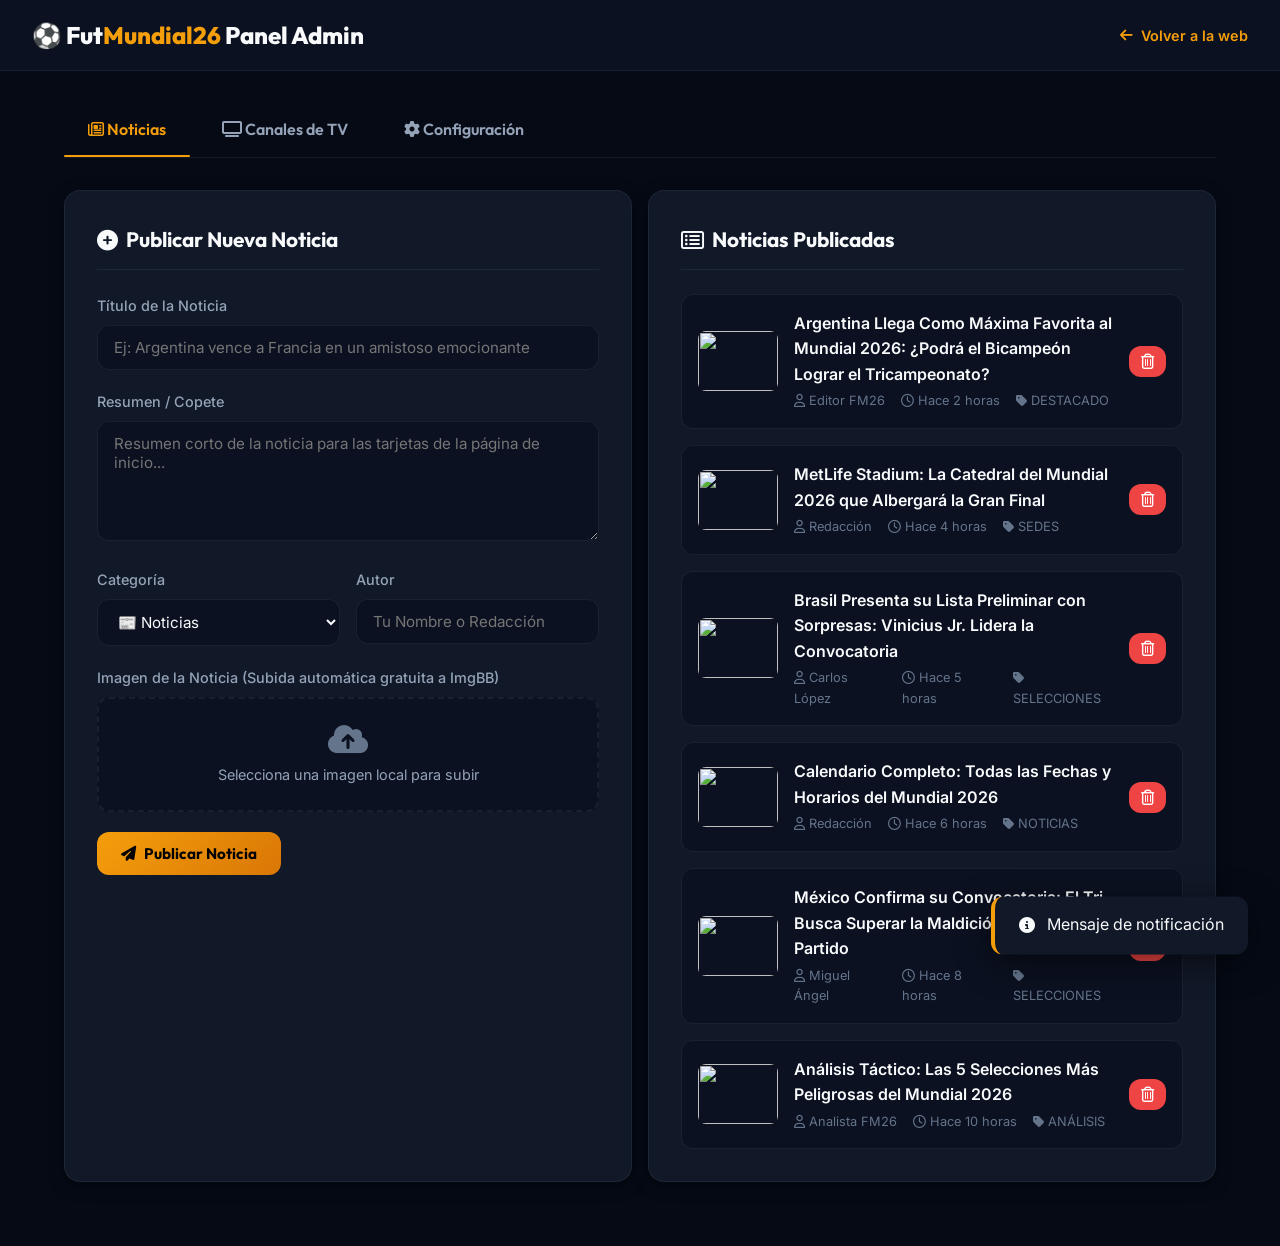
==== admin.html @ 5cb642fe "feat: web en vivo y automatizada del Mundial 2026" ====
<!DOCTYPE html>
<html lang="es">
<head>
  <meta charset="UTF-8">
  <meta name="viewport" content="width=device-width, initial-scale=1.0">
  <title>FutMundial26 — Panel de Administración</title>
  <link rel="preconnect" href="https://fonts.googleapis.com">
  <link rel="preconnect" href="https://fonts.gstatic.com" crossorigin>
  <link href="https://fonts.googleapis.com/css2?family=Inter:wght@300;400;500;600;700;800;900&family=Outfit:wght@400;500;600;700;800;900&display=swap" rel="stylesheet">
  <link rel="stylesheet" href="https://cdnjs.cloudflare.com/ajax/libs/font-awesome/6.5.1/css/all.min.css">
  <link rel="stylesheet" href="styles.css">
  <style>
    :root {
      --bg-primary: #050a15;
      --bg-secondary: #0b1120;
      --bg-card: #111827;
      --bg-card-hover: #1a2332;
      --gold: #f59e0b;
      --gold-light: #fbbf24;
      --gold-dark: #d97706;
      --green: #10b981;
      --red: #ef4444;
      --blue: #3b82f6;
      --text-primary: #f8fafc;
      --text-secondary: #94a3b8;
      --text-muted: #64748b;
      --border-color: rgba(148, 163, 184, 0.1);
      --border-glow: rgba(245, 158, 11, 0.3);
      --radius-sm: 0.5rem;
      --radius-md: 0.75rem;
      --radius-lg: 1rem;
      --shadow-md: 0 4px 16px rgba(0,0,0,0.4);
    }

    body {
      background: var(--bg-primary);
      color: var(--text-primary);
      min-height: 100vh;
    }

    .admin-header {
      background: var(--bg-secondary);
      border-bottom: 1px solid var(--border-color);
      padding: 1rem 2rem;
      display: flex;
      justify-content: space-between;
      align-items: center;
    }
    .admin-header h1 {
      font-family: 'Outfit', sans-serif;
      font-size: 1.5rem;
      font-weight: 800;
    }
    .admin-header h1 span { color: var(--gold); }
    .admin-header .back-link {
      color: var(--gold);
      text-decoration: none;
      font-size: 0.9rem;
      display: flex;
      align-items: center;
      gap: 0.5rem;
      font-weight: 600;
      transition: color 0.2s;
    }
    .admin-header .back-link:hover {
      color: var(--gold-light);
    }

    .admin-container {
      max-width: 1200px;
      margin: 2rem auto;
      padding: 0 1.5rem;
    }

    .admin-tabs {
      display: flex;
      gap: 0.5rem;
      border-bottom: 1px solid var(--border-color);
      margin-bottom: 2rem;
      overflow-x: auto;
      padding-bottom: 2px;
    }
    .admin-tab {
      background: none;
      border: none;
      color: var(--text-secondary);
      padding: 1rem 1.5rem;
      font-family: 'Outfit', sans-serif;
      font-weight: 600;
      font-size: 1rem;
      cursor: pointer;
      position: relative;
      white-space: nowrap;
      transition: color 0.2s;
    }
    .admin-tab:hover {
      color: var(--text-primary);
    }
    .admin-tab.active {
      color: var(--gold);
    }
    .admin-tab.active::after {
      content: '';
      position: absolute;
      bottom: -2px;
      left: 0;
      right: 0;
      height: 2px;
      background: var(--gold);
      border-radius: var(--radius-full);
    }

    .admin-content {
      display: none;
    }
    .admin-content.active {
      display: block;
    }

    .admin-card {
      background: var(--bg-card);
      border: 1px solid var(--border-color);
      border-radius: var(--radius-lg);
      padding: 2rem;
      margin-bottom: 2rem;
      box-shadow: var(--shadow-md);
    }

    .admin-card h2 {
      font-family: 'Outfit', sans-serif;
      font-size: 1.3rem;
      margin-bottom: 1.5rem;
      display: flex;
      align-items: center;
      gap: 0.5rem;
      border-bottom: 1px solid var(--border-color);
      padding-bottom: 0.75rem;
    }

    .form-group {
      margin-bottom: 1.25rem;
    }
    .form-group label {
      display: block;
      margin-bottom: 0.5rem;
      font-weight: 500;
      font-size: 0.9rem;
      color: var(--text-secondary);
    }
    .form-control {
      width: 100%;
      background: var(--bg-secondary);
      border: 1px solid var(--border-color);
      border-radius: var(--radius-md);
      padding: 0.75rem 1rem;
      color: var(--text-primary);
      font-family: inherit;
      font-size: 0.95rem;
      transition: all 0.2s;
    }
    .form-control:focus {
      outline: none;
      border-color: var(--gold);
      box-shadow: 0 0 0 2px rgba(245, 158, 11, 0.2);
    }
    textarea.form-control {
      min-height: 120px;
      resize: vertical;
    }

    .form-row {
      display: grid;
      grid-template-columns: 1fr 1fr;
      gap: 1rem;
    }

    .image-upload-wrapper {
      border: 2px dashed var(--border-color);
      border-radius: var(--radius-md);
      padding: 1.5rem;
      text-align: center;
      cursor: pointer;
      position: relative;
      transition: all 0.2s;
      background: var(--bg-secondary);
    }
    .image-upload-wrapper:hover {
      border-color: var(--gold);
      background: rgba(245, 158, 11, 0.03);
    }
    .image-upload-wrapper input[type="file"] {
      position: absolute;
      top: 0;
      left: 0;
      width: 100%;
      height: 100%;
      opacity: 0;
      cursor: pointer;
    }
    .image-upload-wrapper .upload-icon {
      font-size: 2rem;
      color: var(--text-muted);
      margin-bottom: 0.5rem;
    }
    .image-upload-wrapper .upload-text {
      font-size: 0.9rem;
      color: var(--text-secondary);
    }
    .image-preview {
      max-width: 100%;
      max-height: 200px;
      object-fit: cover;
      border-radius: var(--radius-sm);
      margin-top: 1rem;
      display: none;
    }

    .btn-admin {
      background: var(--gradient-gold);
      color: #000;
      font-weight: 700;
      font-family: 'Outfit', sans-serif;
      padding: 0.75rem 1.5rem;
      border-radius: var(--radius-md);
      cursor: pointer;
      display: inline-flex;
      align-items: center;
      gap: 0.5rem;
      transition: all 0.2s;
      font-size: 0.95rem;
      border: none;
    }
    .btn-admin:hover {
      transform: translateY(-1px);
      box-shadow: var(--shadow-glow);
    }
    .btn-admin:disabled {
      background: var(--text-muted);
      cursor: not-allowed;
      transform: none;
      box-shadow: none;
      color: var(--text-secondary);
    }
    .btn-danger {
      background: var(--red);
      color: white;
    }
    .btn-secondary {
      background: var(--bg-secondary);
      border: 1px solid var(--border-color);
      color: var(--text-primary);
    }
    .btn-secondary:hover {
      background: var(--bg-card-hover);
    }

    .items-list {
      display: flex;
      flex-direction: column;
      gap: 1rem;
    }
    .list-item {
      display: flex;
      align-items: center;
      gap: 1rem;
      background: var(--bg-secondary);
      border: 1px solid var(--border-color);
      border-radius: var(--radius-md);
      padding: 1rem;
      transition: all 0.2s;
    }
    .list-item:hover {
      border-color: var(--border-glow);
    }
    .list-item img {
      width: 80px;
      height: 60px;
      object-fit: cover;
      border-radius: var(--radius-sm);
    }
    .list-item-info {
      flex: 1;
    }
    .list-item-title {
      font-weight: 600;
      margin-bottom: 0.25rem;
    }
    .list-item-meta {
      font-size: 0.8rem;
      color: var(--text-muted);
      display: flex;
      gap: 1rem;
    }
    .list-item-actions {
      display: flex;
      gap: 0.5rem;
    }

    .channels-table {
      width: 100%;
      border-collapse: collapse;
      margin-top: 1rem;
    }
    .channels-table th {
      text-align: left;
      padding: 0.75rem 1rem;
      color: var(--text-muted);
      font-size: 0.8rem;
      text-transform: uppercase;
      border-bottom: 1px solid var(--border-color);
    }
    .channels-table td {
      padding: 0.75rem 1rem;
      font-size: 0.9rem;
      border-bottom: 1px solid var(--border-color);
    }
    .channels-table tr:hover td {
      background: rgba(255,255,255,0.02);
    }

    .badge-type {
      padding: 2px 8px;
      border-radius: 4px;
      font-size: 0.75rem;
      font-weight: bold;
      text-transform: uppercase;
    }
    .badge-type.hls { background: rgba(59, 130, 246, 0.2); color: var(--blue-light); }
    .badge-type.iframe { background: rgba(245, 158, 11, 0.2); color: var(--gold-light); }

    .toast {
      position: fixed;
      bottom: 2rem;
      right: 2rem;
      background: var(--bg-card);
      border-left: 4px solid var(--gold);
      padding: 1rem 1.5rem;
      border-radius: var(--radius-md);
      box-shadow: var(--shadow-lg);
      display: flex;
      align-items: center;
      gap: 0.75rem;
      transform: translateY(150%);
      transition: transform 0.3s cubic-bezier(0.175, 0.885, 0.32, 1.275);
      z-index: 1000;
    }
    .toast.show {
      transform: translateY(0);
    }
    .toast.success { border-left-color: var(--green); }
    .toast.error { border-left-color: var(--red); }

    @media (max-width: 768px) {
      .form-row {
        grid-template-columns: 1fr;
      }
      .list-item {
        flex-direction: column;
        align-items: flex-start;
      }
      .list-item img {
        width: 100%;
        height: 150px;
      }
      .list-item-actions {
        width: 100%;
        justify-content: flex-end;
        margin-top: 1rem;
      }
    }
  </style>
</head>
<body>

  <!-- ADMIN HEADER -->
  <header class="admin-header">
    <h1>⚽ Fut<span>Mundial26</span> Panel Admin</h1>
    <a href="index.html" class="back-link"><i class="fas fa-arrow-left"></i> Volver a la web</a>
  </header>

  <main class="admin-container">
    <!-- TABS -->
    <nav class="admin-tabs">
      <button class="admin-tab active" onclick="switchTab('noticias')"><i class="far fa-newspaper"></i> Noticias</button>
      <button class="admin-tab" onclick="switchTab('canales')"><i class="fas fa-tv"></i> Canales de TV</button>
      <button class="admin-tab" onclick="switchTab('config')"><i class="fas fa-cog"></i> Configuración</button>
    </nav>

    <!-- NOTICIAS TAB -->
    <section id="tab-noticias" class="admin-content active">
      <div class="form-row">
        <!-- Add News Form -->
        <div class="admin-card">
          <h2><i class="fas fa-plus-circle"></i> Publicar Nueva Noticia</h2>
          <form id="news-form">
            <div class="form-group">
              <label for="news-title">Título de la Noticia</label>
              <input type="text" id="news-title" class="form-control" required placeholder="Ej: Argentina vence a Francia en un amistoso emocionante">
            </div>

            <div class="form-group">
              <label for="news-excerpt">Resumen / Copete</label>
              <textarea id="news-excerpt" class="form-control" required placeholder="Resumen corto de la noticia para las tarjetas de la página de inicio..."></textarea>
            </div>

            <div class="form-row">
              <div class="form-group">
                <label for="news-category">Categoría</label>
                <select id="news-category" class="form-control" required>
                  <option value="noticias">📰 Noticias</option>
                  <option value="selecciones">🏳️ Selecciones</option>
                  <option value="sedes">🏟️ Sedes</option>
                  <option value="analisis">📊 Análisis</option>
                  <option value="fichajes">💰 Fichajes</option>
                </select>
              </div>
              <div class="form-group">
                <label for="news-author">Autor</label>
                <input type="text" id="news-author" class="form-control" required placeholder="Tu Nombre o Redacción">
              </div>
            </div>

            <div class="form-group">
              <label>Imagen de la Noticia (Subida automática gratuita a ImgBB)</label>
              <div class="image-upload-wrapper">
                <i class="fas fa-cloud-upload-alt upload-icon"></i>
                <div class="upload-text">Selecciona una imagen local para subir</div>
                <input type="file" id="news-image-file" accept="image/*">
              </div>
              <div id="upload-status" style="margin-top: 0.5rem; font-size: 0.85rem; display: none;"></div>
              <img id="image-preview" class="image-preview" src="" alt="Vista previa">
              <input type="hidden" id="news-image-url">
            </div>

            <button type="submit" id="news-submit-btn" class="btn-admin"><i class="fas fa-paper-plane"></i> Publicar Noticia</button>
          </form>
        </div>

        <!-- List of News -->
        <div class="admin-card">
          <h2><i class="far fa-list-alt"></i> Noticias Publicadas</h2>
          <div id="admin-news-list" class="items-list">
            <!-- Dynamic list of news -->
          </div>
        </div>
      </div>
    </section>

    <!-- CANALES TV TAB -->
    <section id="tab-canales" class="admin-content">
      <div class="admin-card">
        <h2><i class="fas fa-tv"></i> Gestionar Canales de TV (Mundial & Deportes)</h2>
        <p style="color: var(--text-secondary); margin-bottom: 1.5rem; font-size: 0.9rem;">
          Puedes agregar, editar o desactivar canales que se reproducen en la sección <b>En Vivo</b>. Los canales configurados aquí se cargarán automáticamente en la web.
        </p>

        <!-- Edit Form (Inline/Hidden at start) -->
        <div id="channel-form-container" style="background: var(--bg-secondary); padding: 1.5rem; border-radius: var(--radius-md); border: 1px solid var(--border-color); margin-bottom: 2rem;">
          <h3 id="channel-form-title" style="margin-bottom: 1rem; font-size: 1.1rem; color: var(--gold);"><i class="fas fa-plus"></i> Agregar / Editar Canal</h3>
          <form id="channel-form">
            <input type="hidden" id="channel-index" value="-1">
            <div class="form-row">
              <div class="form-group">
                <label for="ch-name">Nombre del Canal</label>
                <input type="text" id="ch-name" class="form-control" required placeholder="Ej: ESPN Premium">
              </div>
              <div class="form-group">
                <label for="ch-flag">Bandera / País (Texto o Emoji)</label>
                <input type="text" id="ch-flag" class="form-control" required placeholder="Ej: ARG, 🇲🇽, 🇪🇸">
              </div>
            </div>
            <div class="form-row">
              <div class="form-group">
                <label for="ch-url">URL del Stream (m3u8 o iframe de GoPelotero)</label>
                <input type="text" id="ch-url" class="form-control" required placeholder="Ej: https://canalesdeportivos.net/espnhd.php">
              </div>
              <div class="form-group">
                <label for="ch-type">Tipo de Stream</label>
                <select id="ch-type" class="form-control" required>
                  <option value="iframe">Iframe Embed (Recomendado para GoPelotero)</option>
                  <option value="hls">HLS / M3U8 Directo (.m3u8)</option>
                </select>
              </div>
            </div>
            <div style="display: flex; gap: 0.5rem;">
              <button type="submit" class="btn-admin"><i class="fas fa-save"></i> Guardar Canal</button>
              <button type="button" onclick="resetChannelForm()" class="btn-admin btn-secondary">Cancelar</button>
            </div>
          </form>
        </div>

        <!-- Toolbar -->
        <div style="display: flex; justify-content: space-between; align-items: center; margin-bottom: 1rem; gap: 1rem; flex-wrap: wrap;">
          <button onclick="resetChannelsToDefault()" class="btn-admin btn-secondary" style="border-color: var(--gold-dark); color: var(--gold);"><i class="fas fa-sync-alt"></i> Resetear a Canales de GoPelotero por Defecto</button>
          <div style="font-size: 0.9rem; color: var(--text-muted);"><span id="channel-count">0</span> canales configurados</div>
        </div>

        <!-- Table of channels -->
        <div style="overflow-x: auto;">
          <table class="channels-table">
            <thead>
              <tr>
                <th>País</th>
                <th>Nombre del Canal</th>
                <th>Tipo</th>
                <th>URL del Transmisor</th>
                <th>Acciones</th>
              </tr>
            </thead>
            <tbody id="channels-table-body">
              <!-- Dynamic list of channels -->
            </tbody>
          </table>
        </div>
      </div>
    </section>

    <!-- CONFIG TAB -->
    <section id="tab-config" class="admin-content">
      <div class="admin-card" style="max-width: 600px;">
        <h2><i class="fas fa-cog"></i> Configuración del Sistema</h2>
        <form id="config-form">
          <div class="form-group">
            <label for="imgbb-api-key">API Key de ImgBB (Subida de fotos)</label>
            <input type="text" id="imgbb-api-key" class="form-control" placeholder="c74378f8cbcf00d8cb787e9cf271df5d">
            <p style="color: var(--text-muted); font-size: 0.75rem; margin-top: 0.4rem;">
              Por defecto se utiliza una clave pública gratuita. Si deseas usar tu propia cuenta gratuita de ImgBB para almacenar tus fotos indefinidamente, regístrate en <a href="https://api.imgbb.com/" target="_blank" style="color: var(--gold); text-decoration: underline;">api.imgbb.com</a>, obtén tu Key e ingrésala aquí.
            </p>
          </div>
          <button type="submit" class="btn-admin"><i class="fas fa-save"></i> Guardar Configuración</button>
        </form>
      </div>
    </section>
  </main>

  <!-- TOAST NOTIFICATION -->
  <div id="toast" class="toast">
    <i id="toast-icon" class="fas fa-info-circle"></i>
    <span id="toast-message">Mensaje de notificación</span>
  </div>

  <!-- SCRIPT -->
  <script>
    // ImgBB API key fallback
    const DEFAULT_IMGBB_KEY = 'c74378f8cbcf00d8cb787e9cf271df5d';

    // Default channels from GoPelotero and others
    const DEFAULT_CHANNELS = [
      { name: "Directv Sports (DSports)", flag: "🇦🇷 ARG", url: "https://canalesdeportivos.net/directvsports.php", type: "iframe" },
      { name: "DSports 2", flag: "🇦🇷 ARG", url: "https://canalesdeportivos.net/dsports2.php", type: "iframe" },
      { name: "DSports Plus", flag: "🇦🇷 ARG", url: "https://canalesdeportivos.net/directvplushd.php", type: "iframe" },
      { name: "ESPN HD", flag: "🇺🇸 USA", url: "https://canalesdeportivos.net/espnhd.php", type: "iframe" },
      { name: "ESPN 2", flag: "🇺🇸 USA", url: "https://canalesdeportivos.net/espn2hd.php", type: "iframe" },
      { name: "ESPN 3", flag: "🇺🇸 USA", url: "https://canalesdeportivos.net/espn3hd.php", type: "iframe" },
      { name: "ESPN 4", flag: "🇺🇸 USA", url: "https://canalesdeportivos.net/espn4.php", type: "iframe" },
      { name: "ESPN Premium", flag: "🇦🇷 ARG", url: "https://canalesdeportivos.net/espnpremium.php", type: "iframe" },
      { name: "Fox Sports HD", flag: "🇦🇷 ARG", url: "https://canalesdeportivos.net/foxsportshd.php", type: "iframe" },
      { name: "Fox Sports 2", flag: "🇦🇷 ARG", url: "https://canalesdeportivos.net/foxsports2.php", type: "iframe" },
      { name: "Fox Sports 3", flag: "🇦🇷 ARG", url: "https://canalesdeportivos.net/foxsports3.php", type: "iframe" },
      { name: "GolPerú", flag: "🇵🇪 PER", url: "https://canalesdeportivos.net/golperu.php", type: "iframe" },
      { name: "GolTV", flag: "🇺🇾 URU", url: "https://canalesdeportivos.net/goltv.php", type: "iframe" },
      { name: "Movistar Deportes", flag: "🇵🇪 PER", url: "https://canalesdeportivos.net/movistardeportes.php", type: "iframe" },
      { name: "TyC Sports", flag: "🇦🇷 ARG", url: "https://canalesdeportivos.net/tycsports.php", type: "iframe" },
      { name: "Chilevisión", flag: "🇨🇱 CHI", url: "https://canalesdeportivos.net/chilevision.php", type: "iframe" },
      { name: "Win Sports", flag: "🇨🇴 COL", url: "https://canalesdeportivos.net/winsports.php", type: "iframe" },
      { name: "Win Sports+", flag: "🇨🇴 COL", url: "https://canalesdeportivos.net/winmas.php", type: "iframe" },
      { name: "TUDN", flag: "🇲🇽 MEX", url: "https://canalesdeportivos.net/tudn.php", type: "iframe" },
      { name: "Canal 5", flag: "🇲🇽 MEX", url: "https://channel01.akamaized.net/hls/live/2038653/event01/index.m3u8", type: "hls" },
      { name: "Azteca 7", flag: "🇲🇽 MEX", url: "https://mdstrm.com/live-stream-playlist/574463697b9817cf0886fc17.m3u8", type: "hls" },
      { name: "Latina", flag: "🇵🇪 PE", url: "https://canalesdeportivos.net/latina.php", type: "iframe" },
      { name: "Canal 26", flag: "🇦🇷 AR", url: "https://stream.bfrfrede.workers.dev/canal26", type: "hls" },
      { name: "Ecuavisa", flag: "🇪🇨 EC", url: "https://signalecuavisa.pc.cdn.bitgravity.com/Ecuavisa/hd/playlist.m3u8", type: "hls" },
      { name: "Mega", flag: "🇨🇱 CL", url: "https://mdstrm.com/live-stream-playlist/5c0e8b19e4c87a3d4376e3b1.m3u8", type: "hls" },
      { name: "Canal 13", flag: "🇨🇱 CL", url: "https://origin2.dfrfrfr.workers.dev/c13", type: "hls" }
    ];

    // State
    let articles = [];
    let channels = [];

    document.addEventListener('DOMContentLoaded', () => {
      // Load settings
      const imgbbKey = localStorage.getItem('fm26_imgbb_key') || '';
      document.getElementById('imgbb-api-key').value = imgbbKey;

      // Load channels
      const storedChannels = localStorage.getItem('fm26_channels');
      if (storedChannels) {
        channels = JSON.parse(storedChannels);
      } else {
        channels = [...DEFAULT_CHANNELS];
        localStorage.setItem('fm26_channels', JSON.stringify(channels));
      }
      renderChannels();

      // Load news
      loadNews();

      // Setup Image Upload
      setupImageUpload();

      // Setup News Submit
      document.getElementById('news-form').addEventListener('submit', handleNewsSubmit);

      // Setup Channel Submit
      document.getElementById('channel-form').addEventListener('submit', handleChannelSubmit);

      // Setup Config Submit
      document.getElementById('config-form').addEventListener('submit', handleConfigSubmit);
    });

    // --- Tab Navigation ---
    function switchTab(tabId) {
      document.querySelectorAll('.admin-tab').forEach(btn => btn.classList.remove('active'));
      document.querySelectorAll('.admin-content').forEach(section => section.classList.remove('active'));

      event.currentTarget.classList.add('active');
      document.getElementById(`tab-${tabId}`).classList.add('active');
    }

    // --- Toast Notifications ---
    function showToast(message, type = 'info') {
      const toast = document.getElementById('toast');
      const icon = document.getElementById('toast-icon');
      const msg = document.getElementById('toast-message');

      toast.className = `toast ${type}`;
      msg.textContent = message;

      if (type === 'success') {
        icon.className = 'fas fa-check-circle';
      } else if (type === 'error') {
        icon.className = 'fas fa-exclamation-circle';
      } else {
        icon.className = 'fas fa-info-circle';
      }

      toast.classList.add('show');
      setTimeout(() => {
        toast.classList.remove('show');
      }, 3000);
    }

    // --- Image Upload (ImgBB) ---
    function setupImageUpload() {
      const fileInput = document.getElementById('news-image-file');
      const statusText = document.getElementById('upload-status');
      const previewImg = document.getElementById('image-preview');
      const urlInput = document.getElementById('news-image-url');
      const submitBtn = document.getElementById('news-submit-btn');

      fileInput.addEventListener('change', async (e) => {
        const file = e.target.files[0];
        if (!file) return;

        // Show loading
        statusText.style.display = 'block';
        statusText.style.color = 'var(--gold)';
        statusText.innerHTML = '<i class="fas fa-spinner fa-spin"></i> Subiendo imagen a ImgBB de forma segura...';
        submitBtn.disabled = true;

        const apiKey = localStorage.getItem('fm26_imgbb_key') || DEFAULT_IMGBB_KEY;
        const formData = new FormData();
        formData.append('image', file);

        try {
          const res = await fetch(`https://api.imgbb.com/1/upload?key=${apiKey}`, {
            method: 'POST',
            body: formData
          });
          const data = await res.json();

          if (data.success) {
            const url = data.data.url;
            urlInput.value = url;
            previewImg.src = url;
            previewImg.style.display = 'block';
            statusText.style.color = 'var(--green)';
            statusText.innerHTML = '✅ Imagen subida con éxito y enlazada!';
            showToast('Imagen subida con éxito!', 'success');
          } else {
            throw new Error(data.error?.message || 'Error desconocido al subir a ImgBB');
          }
        } catch (err) {
          console.error(err);
          statusText.style.color = 'var(--red)';
          statusText.innerHTML = `❌ Error: ${err.message}. Asegúrate de tener conexión y una API Key válida.`;
          showToast('Error al subir la imagen', 'error');
        } finally {
          submitBtn.disabled = false;
        }
      });
    }

    // --- News Articles Management ---
    async function loadNews() {
      const storedArticles = localStorage.getItem('fm26_articles');
      if (storedArticles) {
        articles = JSON.parse(storedArticles);
        renderNewsList();
      } else {
        // Fallback to default articles.json
        try {
          const res = await fetch('data/articles.json');
          articles = await res.json();
          localStorage.setItem('fm26_articles', JSON.stringify(articles));
          renderNewsList();
        } catch (e) {
          articles = [];
          renderNewsList();
        }
      }
    }

    function renderNewsList() {
      const listContainer = document.getElementById('admin-news-list');
      if (articles.length === 0) {
        listContainer.innerHTML = '<p style="text-align:center; color:var(--text-muted); padding:1rem;">No hay noticias publicadas.</p>';
        return;
      }

      listContainer.innerHTML = articles.map(art => `
        <div class="list-item">
          <img src="${art.image || 'https://images.unsplash.com/photo-1508098682722-e99c43a406b2?w=800&q=80'}" alt="">
          <div class="list-item-info">
            <div class="list-item-title">${art.title}</div>
            <div class="list-item-meta">
              <span><i class="far fa-user"></i> ${art.author}</span>
              <span><i class="far fa-clock"></i> ${art.time}</span>
              <span><i class="fas fa-tag"></i> ${art.categoryLabel || art.category}</span>
            </div>
          </div>
          <div class="list-item-actions">
            <button onclick="deleteNews(${art.id})" class="btn-admin btn-danger" style="padding: 0.5rem 0.75rem;"><i class="far fa-trash-alt"></i></button>
          </div>
        </div>
      `).join('');
    }

    function handleNewsSubmit(e) {
      e.preventDefault();

      const title = document.getElementById('news-title').value;
      const excerpt = document.getElementById('news-excerpt').value;
      const categorySelect = document.getElementById('news-category');
      const category = categorySelect.value;
      const categoryLabel = categorySelect.options[categorySelect.selectedIndex].text.split(' ').slice(1).join(' ').toUpperCase();
      const categoryIcon = categorySelect.options[categorySelect.selectedIndex].text.split(' ')[0];
      const author = document.getElementById('news-author').value;
      const imageUrl = document.getElementById('news-image-url').value;

      if (!imageUrl) {
        showToast('Debes seleccionar y subir una imagen primero!', 'error');
        return;
      }

      const newArticle = {
        id: Date.now(),
        title,
        excerpt,
        image: imageUrl,
        category,
        categoryIcon,
        categoryLabel,
        time: 'Hace unos instantes',
        author,
        comments: '0',
        views: '1',
        featured: false
      };

      articles.unshift(newArticle);
      localStorage.setItem('fm26_articles', JSON.stringify(articles));

      showToast('Noticia publicada con éxito!', 'success');
      renderNewsList();

      // Reset form
      document.getElementById('news-form').reset();
      document.getElementById('image-preview').style.display = 'none';
      document.getElementById('upload-status').style.display = 'none';
      document.getElementById('news-image-url').value = '';
    }

    function deleteNews(id) {
      if (!confirm('¿Estás seguro de que deseas eliminar esta noticia?')) return;
      articles = articles.filter(art => art.id !== id);
      localStorage.setItem('fm26_articles', JSON.stringify(articles));
      showToast('Noticia eliminada', 'success');
      renderNewsList();
    }

    // --- TV Channels Management ---
    function renderChannels() {
      const tableBody = document.getElementById('channels-table-body');
      const countEl = document.getElementById('channel-count');

      countEl.textContent = channels.length;

      if (channels.length === 0) {
        tableBody.innerHTML = '<tr><td colspan="5" style="text-align:center; color:var(--text-muted); padding:2rem;">No hay canales configurados.</td></tr>';
        return;
      }

      tableBody.innerHTML = channels.map((ch, index) => `
        <tr>
          <td><span style="font-weight:700;">${ch.flag}</span></td>
          <td><span style="font-weight:600; color:var(--text-primary);">${ch.name}</span></td>
          <td><span class="badge-type ${ch.type}">${ch.type}</span></td>
          <td style="max-width:300px; overflow:hidden; text-overflow:ellipsis; white-space:nowrap; color:var(--text-muted); font-size:0.8rem;">${ch.url}</td>
          <td>
            <div class="list-item-actions">
              <button onclick="editChannel(${index})" class="btn-admin btn-secondary" style="padding: 0.4rem 0.6rem; font-size:0.8rem;"><i class="far fa-edit"></i></button>
              <button onclick="deleteChannel(${index})" class="btn-admin btn-danger" style="padding: 0.4rem 0.6rem; font-size:0.8rem;"><i class="far fa-trash-alt"></i></button>
            </div>
          </td>
        </tr>
      `).join('');
    }

    function handleChannelSubmit(e) {
      e.preventDefault();

      const index = parseInt(document.getElementById('channel-index').value);
      const name = document.getElementById('ch-name').value;
      const flag = document.getElementById('ch-flag').value;
      const url = document.getElementById('ch-url').value;
      const type = document.getElementById('ch-type').value;

      const channelData = { name, flag, url, type };

      if (index === -1) {
        // Add new
        channels.push(channelData);
        showToast('Canal agregado con éxito', 'success');
      } else {
        // Update existing
        channels[index] = channelData;
        showToast('Canal actualizado con éxito', 'success');
      }

      localStorage.setItem('fm26_channels', JSON.stringify(channels));
      renderChannels();
      resetChannelForm();
    }

    function editChannel(index) {
      const ch = channels[index];
      document.getElementById('channel-index').value = index;
      document.getElementById('ch-name').value = ch.name;
      document.getElementById('ch-flag').value = ch.flag;
      document.getElementById('ch-url').value = ch.url;
      document.getElementById('ch-type').value = ch.type;

      document.getElementById('channel-form-title').innerHTML = `<i class="far fa-edit"></i> Editar Canal: ${ch.name}`;
      document.getElementById('channel-form-container').scrollIntoView({ behavior: 'smooth' });
    }

    function deleteChannel(index) {
      if (!confirm('¿Estás seguro de que deseas eliminar este canal?')) return;
      channels.splice(index, 1);
      localStorage.setItem('fm26_channels', JSON.stringify(channels));
      showToast('Canal eliminado', 'success');
      renderChannels();
    }

    function resetChannelForm() {
      document.getElementById('channel-index').value = -1;
      document.getElementById('channel-form').reset();
      document.getElementById('channel-form-title').innerHTML = `<i class="fas fa-plus"></i> Agregar / Editar Canal`;
    }

    function resetChannelsToDefault() {
      if (!confirm('¿Estás seguro de que deseas reestablecer la lista de canales a los predeterminados de GoPelotero? Esto reemplazará todos tus cambios actuales de canales.')) return;
      channels = [...DEFAULT_CHANNELS];
      localStorage.setItem('fm26_channels', JSON.stringify(channels));
      showToast('Canales reestablecidos por defecto', 'success');
      renderChannels();
      resetChannelForm();
    }

    // --- Config Management ---
    function handleConfigSubmit(e) {
      e.preventDefault();
      const apiKey = document.getElementById('imgbb-api-key').value.trim();
      localStorage.setItem('fm26_imgbb_key', apiKey);
      showToast('Configuración guardada', 'success');
    }
  </script>
</body>
</html>
---- styles.css ----
/* ============================================
   FutMundial26 — Design System
   Premium Dark Mode Football Website
   ============================================ */

/* ---- Google Fonts ---- */
@import url('https://fonts.googleapis.com/css2?family=Inter:wght@300;400;500;600;700;800;900&family=Outfit:wght@400;500;600;700;800;900&display=swap');

/* ---- CSS Variables / Design Tokens ---- */
:root {
  /* Colors - Dark Theme */
  --bg-primary: #050a15;
  --bg-secondary: #0b1120;
  --bg-card: #111827;
  --bg-card-hover: #1a2332;
  --bg-glass: rgba(17, 24, 39, 0.75);
  --bg-glass-light: rgba(30, 41, 59, 0.6);

  /* Accent Colors */
  --gold: #f59e0b;
  --gold-light: #fbbf24;
  --gold-dark: #d97706;
  --green: #10b981;
  --green-light: #34d399;
  --green-dark: #059669;
  --red: #ef4444;
  --red-light: #f87171;
  --blue: #3b82f6;
  --blue-light: #60a5fa;

  /* Text */
  --text-primary: #f8fafc;
  --text-secondary: #94a3b8;
  --text-muted: #64748b;
  --text-accent: var(--gold);

  /* Borders */
  --border-color: rgba(148, 163, 184, 0.1);
  --border-glow: rgba(245, 158, 11, 0.3);

  /* Gradients */
  --gradient-gold: linear-gradient(135deg, #f59e0b 0%, #d97706 100%);
  --gradient-green: linear-gradient(135deg, #10b981 0%, #059669 100%);
  --gradient-hero: linear-gradient(135deg, #0b1120 0%, #1a0a2e 50%, #0b1120 100%);
  --gradient-card: linear-gradient(145deg, rgba(17,24,39,0.9) 0%, rgba(30,41,59,0.4) 100%);

  /* Shadows */
  --shadow-sm: 0 2px 8px rgba(0, 0, 0, 0.3);
  --shadow-md: 0 4px 16px rgba(0, 0, 0, 0.4);
  --shadow-lg: 0 8px 32px rgba(0, 0, 0, 0.5);
  --shadow-glow: 0 0 20px rgba(245, 158, 11, 0.15);
  --shadow-glow-green: 0 0 20px rgba(16, 185, 129, 0.15);

  /* Typography */
  --font-primary: 'Inter', -apple-system, BlinkMacSystemFont, sans-serif;
  --font-display: 'Outfit', 'Inter', sans-serif;

  /* Spacing */
  --space-xs: 0.25rem;
  --space-sm: 0.5rem;
  --space-md: 1rem;
  --space-lg: 1.5rem;
  --space-xl: 2rem;
  --space-2xl: 3rem;
  --space-3xl: 4rem;

  /* Border Radius */
  --radius-sm: 0.5rem;
  --radius-md: 0.75rem;
  --radius-lg: 1rem;
  --radius-xl: 1.5rem;
  --radius-full: 9999px;

  /* Transitions */
  --transition-fast: 150ms cubic-bezier(0.4, 0, 0.2, 1);
  --transition-base: 250ms cubic-bezier(0.4, 0, 0.2, 1);
  --transition-slow: 400ms cubic-bezier(0.4, 0, 0.2, 1);

  /* Layout */
  --max-width: 1320px;
  --sidebar-width: 360px;
  --nav-height: 64px;
}

/* ---- Reset & Base ---- */
*,
*::before,
*::after {
  margin: 0;
  padding: 0;
  box-sizing: border-box;
}

html {
  scroll-behavior: smooth;
  font-size: 16px;
}

body {
  font-family: var(--font-primary);
  background-color: var(--bg-primary);
  color: var(--text-primary);
  line-height: 1.6;
  overflow-x: hidden;
  min-height: 100vh;
}

a {
  text-decoration: none;
  color: inherit;
  transition: color var(--transition-fast);
}

img {
  max-width: 100%;
  height: auto;
  display: block;
}

ul, ol {
  list-style: none;
}

button {
  border: none;
  background: none;
  cursor: pointer;
  font-family: inherit;
  color: inherit;
}

/* ---- Scrollbar ---- */
::-webkit-scrollbar {
  width: 8px;
}

::-webkit-scrollbar-track {
  background: var(--bg-primary);
}

::-webkit-scrollbar-thumb {
  background: var(--bg-card);
  border-radius: var(--radius-full);
}

::-webkit-scrollbar-thumb:hover {
  background: var(--gold-dark);
}

/* ---- Utility Classes ---- */
.container {
  width: 100%;
  max-width: var(--max-width);
  margin: 0 auto;
  padding: 0 var(--space-lg);
}

.section {
  padding: var(--space-3xl) 0;
}

.section-title {
  font-family: var(--font-display);
  font-size: 1.75rem;
  font-weight: 800;
  margin-bottom: var(--space-xl);
  display: flex;
  align-items: center;
  gap: var(--space-sm);
}

.section-title::after {
  content: '';
  flex: 1;
  height: 3px;
  background: linear-gradient(90deg, var(--gold), transparent);
  border-radius: var(--radius-full);
  margin-left: var(--space-md);
}

/* ---- Buttons ---- */
.btn {
  display: inline-flex;
  align-items: center;
  gap: var(--space-sm);
  padding: 12px 28px;
  border-radius: var(--radius-full);
  font-weight: 600;
  font-size: 0.95rem;
  transition: all var(--transition-base);
  border: none;
  cursor: pointer;
}

.btn-primary {
  background: var(--gradient-gold);
  color: #000;
  box-shadow: var(--shadow-glow);
}

.btn-primary:hover {
  transform: translateY(-2px);
  box-shadow: 0 0 30px rgba(245, 158, 11, 0.3);
}

.btn-outline {
  background: transparent;
  border: 2px solid var(--gold);
  color: var(--gold);
}

.btn-outline:hover {
  background: var(--gold);
  color: #000;
}

/* ---- Badge ---- */
.category-badge {
  display: inline-flex;
  align-items: center;
  gap: 4px;
  padding: 4px 12px;
  border-radius: var(--radius-full);
  font-size: 0.75rem;
  font-weight: 700;
  text-transform: uppercase;
  background: var(--gradient-gold);
  color: #000;
}

/* ---- Top Bar ---- */
.top-bar {
  background: var(--bg-secondary);
  border-bottom: 1px solid var(--border-color);
  padding: 6px 0;
  font-size: 0.8rem;
}

.top-bar .container {
  display: flex;
  justify-content: space-between;
  align-items: center;
}

.top-bar-left {
  flex: 1;
  overflow: hidden;
}

.trending-ticker {
  display: flex;
  align-items: center;
  gap: var(--space-sm);
}

.trending-ticker .label {
  color: var(--red);
  font-weight: 700;
  white-space: nowrap;
}

.ticker-items {
  display: flex;
  gap: var(--space-xl);
  animation: ticker 30s linear infinite;
  color: var(--text-secondary);
}

@keyframes ticker {
  0% { transform: translateX(0); }
  100% { transform: translateX(-50%); }
}

.top-bar-right {
  display: flex;
  align-items: center;
  gap: var(--space-lg);
  color: var(--text-muted);
}

.lang-switch {
  display: flex;
  gap: 4px;
}

.lang-switch a {
  padding: 2px 8px;
  border-radius: var(--radius-sm);
  font-weight: 600;
  font-size: 0.75rem;
  transition: all var(--transition-fast);
}

.lang-switch a.active {
  background: var(--gold);
  color: #000;
}

/* ---- Navigation ---- */
.navbar {
  position: sticky;
  top: 0;
  z-index: 1000;
  background: rgba(5, 10, 21, 0.85);
  backdrop-filter: blur(20px);
  -webkit-backdrop-filter: blur(20px);
  border-bottom: 1px solid var(--border-color);
  height: var(--nav-height);
  transition: all var(--transition-base);
}

.navbar.scrolled {
  background: rgba(5, 10, 21, 0.95);
  box-shadow: var(--shadow-md);
}

.navbar .container {
  display: flex;
  align-items: center;
  justify-content: space-between;
  height: 100%;
}

.nav-brand {
  display: flex;
  align-items: center;
  gap: var(--space-sm);
}

.nav-brand .logo-icon {
  width: 40px;
  height: 40px;
  background: var(--gradient-gold);
  border-radius: var(--radius-md);
  display: flex;
  align-items: center;
  justify-content: center;
  font-size: 1.3rem;
  font-weight: 900;
  color: #000;
  box-shadow: var(--shadow-glow);
}

.nav-brand .logo-text {
  font-family: var(--font-display);
  font-size: 1.4rem;
  font-weight: 800;
}

.nav-brand .logo-text span {
  color: var(--gold);
}

.nav-links {
  display: flex;
  align-items: center;
  gap: 0;
}

.nav-links a {
  position: relative;
  padding: var(--space-sm) var(--space-md);
  font-size: 0.9rem;
  font-weight: 500;
  color: var(--text-secondary);
  transition: all var(--transition-fast);
  border-radius: var(--radius-sm);
}

.nav-links a:hover,
.nav-links a.active {
  color: var(--text-primary);
}

.nav-links a.active::after {
  content: '';
  position: absolute;
  bottom: -4px;
  left: 50%;
  transform: translateX(-50%);
  width: 20px;
  height: 3px;
  background: var(--gold);
  border-radius: var(--radius-full);
}

.nav-links a .live-dot {
  display: inline-block;
  width: 6px;
  height: 6px;
  background: var(--red);
  border-radius: 50%;
  margin-left: 4px;
  animation: pulse-badge 1.5s infinite;
}

.nav-actions {
  display: flex;
  align-items: center;
  gap: var(--space-sm);
}

.nav-search {
  position: relative;
}

.nav-search input {
  background: var(--bg-card);
  border: 1px solid var(--border-color);
  border-radius: var(--radius-full);
  padding: 8px 16px 8px 36px;
  color: var(--text-primary);
  font-size: 0.85rem;
  width: 200px;
  transition: all var(--transition-base);
  font-family: var(--font-primary);
}

.nav-search input:focus {
  outline: none;
  border-color: var(--gold);
  width: 260px;
  box-shadow: var(--shadow-glow);
}

.nav-search input::placeholder {
  color: var(--text-muted);
}

.nav-search .search-icon {
  position: absolute;
  left: 12px;
  top: 50%;
  transform: translateY(-50%);
  color: var(--text-muted);
  font-size: 0.85rem;
}

/* Hamburger */
.nav-hamburger {
  display: none;
  flex-direction: column;
  gap: 5px;
  padding: 8px;
  cursor: pointer;
  z-index: 1001;
  position: relative;
}

.nav-hamburger span {
  width: 24px;
  height: 2px;
  background: var(--text-primary);
  border-radius: 2px;
  transition: all var(--transition-fast);
}

.nav-hamburger.active span:nth-child(1) {
  transform: rotate(45deg) translate(5px, 5px);
}

.nav-hamburger.active span:nth-child(2) {
  opacity: 0;
}

.nav-hamburger.active span:nth-child(3) {
  transform: rotate(-45deg) translate(5px, -5px);
}

/* ---- Hero Section — Face-off Style ---- */
.hero {
  position: relative;
  background: var(--gradient-hero);
  overflow: hidden;
  min-height: 500px;
}

.hero::before {
  content: '';
  position: absolute;
  inset: 0;
  background: 
    radial-gradient(ellipse at 20% 50%, rgba(245, 158, 11, 0.08) 0%, transparent 60%),
    radial-gradient(ellipse at 80% 50%, rgba(16, 185, 129, 0.08) 0%, transparent 60%);
  z-index: 1;
}

.hero-content {
  position: relative;
  z-index: 2;
  display: flex;
  align-items: center;
  justify-content: space-between;
  gap: var(--space-2xl);
  padding: var(--space-2xl) 0;
}

.hero-text {
  max-width: 550px;
}

.hero-text h1 {
  font-family: var(--font-display);
  font-size: 3rem;
  font-weight: 900;
  line-height: 1.1;
  margin-bottom: var(--space-md);
}

.hero-text h1 .highlight {
  background: linear-gradient(135deg, var(--gold-light), var(--gold-dark));
  -webkit-background-clip: text;
  -webkit-text-fill-color: transparent;
  background-clip: text;
}

.hero-text p {
  font-size: 1.1rem;
  color: var(--text-secondary);
  margin-bottom: var(--space-xl);
  line-height: 1.7;
}

.hero-cta {
  display: flex;
  gap: var(--space-md);
}

/* ---- Face-off Slider ---- */
.faceoff-slider {
  position: relative;
  width: 100%;
  overflow: hidden;
  border-radius: var(--radius-xl);
}

.faceoff-slides {
  display: flex;
  transition: transform 0.6s cubic-bezier(0.4, 0, 0.2, 1);
}

.faceoff-slide {
  min-width: 100%;
  position: relative;
}

.faceoff-card {
  position: relative;
  border-radius: var(--radius-xl);
  overflow: hidden;
  background: var(--bg-card);
  border: 1px solid var(--border-color);
}

.faceoff-card img {
  width: 100%;
  height: 520px;
  object-fit: cover;
  object-position: center top;
  filter: brightness(0.85);
  transition: filter var(--transition-slow);
}

.faceoff-card:hover img {
  filter: brightness(1);
}

.faceoff-overlay {
  position: absolute;
  bottom: 0;
  left: 0;
  right: 0;
  padding: var(--space-xl);
  background: linear-gradient(to top, rgba(0,0,0,0.9) 0%, rgba(0,0,0,0.5) 50%, transparent 100%);
  display: flex;
  flex-direction: column;
  align-items: center;
  justify-content: flex-end;
}

.faceoff-teams {
  display: flex;
  align-items: center;
  justify-content: center;
  gap: var(--space-xl);
  margin-bottom: var(--space-sm);
}

.faceoff-team {
  text-align: center;
}

.faceoff-team .flag {
  font-size: 2.5rem;
  margin-bottom: var(--space-xs);
}

.faceoff-team .team-name {
  font-family: var(--font-display);
  font-size: 1.2rem;
  font-weight: 800;
  text-transform: uppercase;
}

.faceoff-vs {
  font-family: var(--font-display);
  font-size: 1.8rem;
  font-weight: 900;
  color: var(--gold);
  text-shadow: 0 0 20px rgba(245, 158, 11, 0.5);
}

.faceoff-info {
  text-align: center;
}

.faceoff-info .match-date {
  font-size: 0.85rem;
  color: var(--text-secondary);
}

.faceoff-info .match-venue {
  font-size: 0.85rem;
  color: var(--green);
  font-weight: 600;
}

.faceoff-badge {
  position: absolute;
  top: var(--space-md);
  left: var(--space-md);
}

/* Slider Controls */
.slider-controls {
  display: flex;
  align-items: center;
  justify-content: center;
  gap: var(--space-md);
  margin-top: var(--space-lg);
}

.slider-btn {
  width: 40px;
  height: 40px;
  border-radius: 50%;
  background: var(--bg-card);
  border: 1px solid var(--border-color);
  color: var(--text-secondary);
  display: flex;
  align-items: center;
  justify-content: center;
  transition: all var(--transition-fast);
}

.slider-btn:hover {
  border-color: var(--gold);
  color: var(--gold);
}

.slider-dots {
  display: flex;
  gap: 8px;
}

.slider-dots .dot {
  width: 8px;
  height: 8px;
  border-radius: 50%;
  background: var(--bg-card);
  border: 1px solid var(--border-color);
  cursor: pointer;
  transition: all var(--transition-fast);
}

.slider-dots .dot.active {
  width: 24px;
  border-radius: var(--radius-full);
  background: var(--gold);
  border-color: var(--gold);
}

/* ---- Countdown ---- */
.countdown-card {
  background: var(--bg-card);
  border: 1px solid var(--border-color);
  border-radius: var(--radius-xl);
  padding: var(--space-xl) var(--space-2xl);
  display: flex;
  align-items: center;
  justify-content: space-between;
  gap: var(--space-xl);
  margin-top: var(--space-2xl);
}

.countdown-info h3 {
  font-family: var(--font-display);
  font-size: 1.3rem;
  font-weight: 700;
  margin-bottom: var(--space-xs);
}

.countdown-info .next-match {
  color: var(--text-secondary);
  font-size: 0.9rem;
}

.countdown-timer {
  display: flex;
  gap: var(--space-md);
}

.countdown-unit {
  text-align: center;
  min-width: 60px;
}

.countdown-unit .number {
  font-family: var(--font-display);
  font-size: 2rem;
  font-weight: 900;
  color: var(--gold);
  background: var(--bg-secondary);
  border: 1px solid var(--border-color);
  border-radius: var(--radius-md);
  padding: var(--space-xs) var(--space-md);
  display: block;
}

.countdown-unit .label {
  font-size: 0.65rem;
  text-transform: uppercase;
  color: var(--text-muted);
  font-weight: 600;
  margin-top: 4px;
}

/* ---- Ad Zones ---- */
.ad-zone {
  background: var(--bg-card);
  border: 1px solid var(--border-color);
  border-radius: var(--radius-lg);
  padding: var(--space-xl);
  text-align: center;
  color: var(--text-muted);
  font-size: 0.85rem;
}

.ad-banner {
  min-height: 90px;
  display: flex;
  align-items: center;
  justify-content: center;
}

/* ---- Main Content Layout ---- */
.main-layout {
  display: grid;
  grid-template-columns: 1fr var(--sidebar-width);
  gap: var(--space-2xl);
}
.main-layout > * { min-width: 0; }

/* ---- Article Cards ---- */
.articles-grid {
  display: grid;
  gap: var(--space-lg);
}

.article-card {
  display: grid;
  grid-template-columns: 280px 1fr;
  gap: var(--space-lg);
  background: var(--bg-card);
  border: 1px solid var(--border-color);
  border-radius: var(--radius-lg);
  overflow: hidden;
  transition: all var(--transition-base);
  max-width: 100%;
}

.article-card:hover {
  border-color: var(--border-glow);
  transform: translateY(-2px);
  box-shadow: var(--shadow-glow);
}

.article-card .thumb {
  position: relative;
  overflow: hidden;
  height: 100%;
  min-height: 200px;
}

.article-card .thumb img {
  width: 100%;
  height: 100%;
  object-fit: cover;
  transition: transform var(--transition-slow);
}

.article-card:hover .thumb img {
  transform: scale(1.05);
}

.article-card .thumb .category-badge {
  position: absolute;
  top: var(--space-md);
  left: var(--space-md);
}

.article-card .content {
  padding: var(--space-lg);
  display: flex;
  flex-direction: column;
  justify-content: center;
  gap: var(--space-sm);
}

.article-card .content h3 {
  font-family: var(--font-display);
  font-size: 1.2rem;
  font-weight: 700;
  line-height: 1.3;
  transition: color var(--transition-fast);
  overflow-wrap: break-word;
  word-wrap: break-word;
}

.article-card:hover .content h3 {
  color: var(--gold);
}

.article-card .meta {
  display: flex;
  align-items: center;
  gap: var(--space-md);
  font-size: 0.8rem;
  color: var(--text-muted);
}

.article-card .meta i {
  margin-right: 4px;
  color: var(--text-muted);
}

.article-card .excerpt {
  color: var(--text-secondary);
  font-size: 0.9rem;
  line-height: 1.6;
  display: -webkit-box;
  -webkit-line-clamp: 3;
  -webkit-box-orient: vertical;
  overflow: hidden;
}

.article-card .read-more {
  display: inline-flex;
  align-items: center;
  gap: var(--space-xs);
  color: var(--gold);
  font-weight: 600;
  font-size: 0.85rem;
  transition: gap var(--transition-fast);
}

.article-card:hover .read-more {
  gap: var(--space-sm);
}

/* ---- Sidebar ---- */
.sidebar {
  display: flex;
  flex-direction: column;
  gap: var(--space-xl);
}

.sidebar-card {
  background: var(--bg-card);
  border: 1px solid var(--border-color);
  border-radius: var(--radius-lg);
  overflow: hidden;
}

.sidebar-card h4 {
  font-family: var(--font-display);
  font-size: 1rem;
  font-weight: 700;
  padding: var(--space-lg);
  border-bottom: 1px solid var(--border-color);
  display: flex;
  align-items: center;
  gap: var(--space-sm);
}

.sidebar-match {
  padding: var(--space-md) var(--space-lg);
  border-bottom: 1px solid var(--border-color);
  display: flex;
  align-items: center;
  gap: var(--space-sm);
  font-size: 0.85rem;
  transition: background var(--transition-fast);
}

.sidebar-match:hover {
  background: var(--bg-card-hover);
}

.sidebar-match:last-child {
  border-bottom: none;
}

.sidebar-match .time {
  color: var(--gold);
  font-weight: 700;
  min-width: 50px;
}

.trending-item {
  padding: var(--space-md) var(--space-lg);
  border-bottom: 1px solid var(--border-color);
  display: flex;
  align-items: flex-start;
  gap: var(--space-md);
  transition: background var(--transition-fast);
}

.trending-item:hover {
  background: var(--bg-card-hover);
}

.trending-item:last-child {
  border-bottom: none;
}

.trending-item .rank {
  font-family: var(--font-display);
  font-size: 1.5rem;
  font-weight: 900;
  color: var(--gold);
  min-width: 30px;
}

.trending-item .info h5 {
  font-size: 0.85rem;
  font-weight: 600;
  line-height: 1.4;
  margin-bottom: 2px;
}

.trending-item .info span {
  font-size: 0.75rem;
  color: var(--text-muted);
}

/* ---- Live Section ---- */
.live-section {
  background: var(--bg-secondary);
  border: 1px solid var(--border-color);
  border-radius: var(--radius-xl);
  overflow: hidden;
  margin: var(--space-2xl) 0;
}

.live-header {
  display: flex;
  align-items: center;
  justify-content: space-between;
  padding: var(--space-lg) var(--space-xl);
  border-bottom: 1px solid var(--border-color);
  background: linear-gradient(90deg, rgba(239,68,68,0.1), transparent);
}

.live-header h3 {
  font-family: var(--font-display);
  font-size: 1.2rem;
  font-weight: 700;
  display: flex;
  align-items: center;
  gap: var(--space-sm);
}

.live-player-container {
  position: relative;
  width: 100%;
  padding-top: 56.25%; /* 16:9 */
  background: #000;
}

.live-player-container iframe,
.live-player-container .player-placeholder {
  position: absolute;
  top: 0;
  left: 0;
  width: 100%;
  height: 100%;
  border: none;
}

.player-placeholder {
  display: flex;
  flex-direction: column;
  align-items: center;
  justify-content: center;
  background: linear-gradient(135deg, #0a0e17, #1a0a2e);
  color: var(--text-secondary);
  gap: var(--space-md);
}

.player-placeholder i {
  font-size: 3rem;
  color: var(--gold);
}

.player-placeholder p {
  font-size: 1rem;
  font-weight: 500;
}

.live-channels {
  display: flex;
  gap: var(--space-sm);
  padding: var(--space-md) var(--space-xl);
  overflow-x: auto;
  border-top: 1px solid var(--border-color);
}

.channel-btn {
  padding: 8px 20px;
  border-radius: var(--radius-full);
  font-size: 0.8rem;
  font-weight: 600;
  background: var(--bg-card);
  border: 1px solid var(--border-color);
  color: var(--text-secondary);
  white-space: nowrap;
  transition: all var(--transition-fast);
}

.channel-btn:hover,
.channel-btn.active {
  background: var(--gold);
  color: #000;
  border-color: var(--gold);
}

/* ---- Groups Section (Mini) ---- */
.groups-mini {
  display: grid;
  grid-template-columns: repeat(4, 1fr);
  gap: var(--space-md);
}

.group-card-mini {
  background: var(--bg-card);
  border: 1px solid var(--border-color);
  border-radius: var(--radius-lg);
  overflow: hidden;
  transition: all var(--transition-base);
}

.group-card-mini:hover {
  border-color: var(--border-glow);
  box-shadow: var(--shadow-glow);
}

.group-card-mini .group-header {
  padding: var(--space-sm) var(--space-md);
  background: linear-gradient(135deg, rgba(245,158,11,0.1), transparent);
  border-bottom: 1px solid var(--border-color);
  font-family: var(--font-display);
  font-weight: 700;
  font-size: 0.9rem;
  color: var(--gold);
}

.group-card-mini .team-row {
  display: flex;
  align-items: center;
  gap: var(--space-sm);
  padding: 6px var(--space-md);
  font-size: 0.8rem;
  border-bottom: 1px solid var(--border-color);
}

.group-card-mini .team-row:last-child {
  border-bottom: none;
}

.group-card-mini .team-row .flag {
  font-size: 1rem;
}

.group-card-mini .team-row .pts {
  margin-left: auto;
  font-weight: 700;
  color: var(--gold);
}

/* ---- Match Ticker ---- */
.match-ticker {
  display: flex;
  gap: var(--space-md);
  overflow-x: auto;
  padding: var(--space-sm) 0;
  scroll-snap-type: x mandatory;
}

.match-card {
  min-width: 300px;
  background: var(--bg-card);
  border: 1px solid var(--border-color);
  border-radius: var(--radius-lg);
  padding: var(--space-lg);
  scroll-snap-align: start;
  transition: all var(--transition-base);
}

.match-card:hover {
  border-color: var(--border-glow);
}

.match-card .match-header {
  display: flex;
  justify-content: space-between;
  align-items: center;
  margin-bottom: var(--space-md);
  font-size: 0.75rem;
}

.match-card .match-header .group-tag {
  color: var(--gold);
  font-weight: 600;
}

.match-card .match-header .status {
  color: var(--text-muted);
}

.match-card .match-teams {
  display: flex;
  align-items: center;
  justify-content: space-between;
}

.match-card .match-teams .team-info {
  text-align: center;
  flex: 1;
}

.match-card .match-teams .team-flag {
  font-size: 2rem;
  margin-bottom: 4px;
}

.match-card .match-teams .team-name {
  font-size: 0.85rem;
  font-weight: 600;
}

.match-card .match-teams .match-score {
  font-family: var(--font-display);
  font-size: 1.5rem;
  font-weight: 900;
  color: var(--gold);
  min-width: 60px;
  text-align: center;
}

.match-card .match-venue-info {
  text-align: center;
  margin-top: var(--space-md);
  font-size: 0.75rem;
  color: var(--text-muted);
}

/* ---- Footer ---- */
.footer {
  background: var(--bg-secondary);
  border-top: 1px solid var(--border-color);
  padding: var(--space-3xl) 0 var(--space-xl);
}

.footer-grid {
  display: grid;
  grid-template-columns: 2fr 1fr 1fr 1fr;
  gap: var(--space-2xl);
}

.footer-brand p {
  color: var(--text-secondary);
  font-size: 0.9rem;
  margin-top: var(--space-md);
  max-width: 300px;
}

.footer-col h4 {
  font-family: var(--font-display);
  font-size: 1rem;
  font-weight: 700;
  margin-bottom: var(--space-md);
  color: var(--gold);
}

.footer-col ul li {
  margin-bottom: var(--space-sm);
}

.footer-col ul li a {
  font-size: 0.85rem;
  color: var(--text-secondary);
  display: flex;
  align-items: center;
  gap: var(--space-xs);
}

.footer-col ul li a:hover {
  color: var(--gold);
}

.footer-bottom {
  display: flex;
  justify-content: space-between;
  align-items: center;
  padding-top: var(--space-xl);
  margin-top: var(--space-xl);
  border-top: 1px solid var(--border-color);
  font-size: 0.8rem;
  color: var(--text-muted);
}

.footer-logo {
  display: flex;
  align-items: center;
  gap: var(--space-sm);
}

/* ---- Category Tabs ---- */
.category-tabs {
  display: flex;
  gap: var(--space-sm);
  margin-bottom: var(--space-xl);
  overflow-x: auto;
  padding-bottom: var(--space-sm);
}

.category-tabs .tab {
  padding: 8px 20px;
  border-radius: var(--radius-full);
  font-size: 0.85rem;
  font-weight: 600;
  background: var(--bg-card);
  border: 1px solid var(--border-color);
  color: var(--text-secondary);
  white-space: nowrap;
  transition: all var(--transition-fast);
  cursor: pointer;
}

.category-tabs .tab:hover,
.category-tabs .tab.active {
  background: var(--gold);
  color: #000;
  border-color: var(--gold);
}

/* ---- Animations ---- */
@keyframes fadeInUp {
  from {
    opacity: 0;
    transform: translateY(20px);
  }
  to {
    opacity: 1;
    transform: translateY(0);
  }
}

@keyframes pulse-badge {
  0%, 100% { opacity: 1; }
  50% { opacity: 0.5; }
}

/* ============================================
   RESPONSIVE — Tablet (max 1200px)
   ============================================ */
@media (max-width: 1200px) {
  .main-layout {
    grid-template-columns: 1fr;
  }

  .sidebar {
    display: grid;
    grid-template-columns: repeat(2, 1fr);
  }

  .groups-mini {
    grid-template-columns: repeat(2, 1fr);
  }
}

/* ============================================
   RESPONSIVE — Mobile Nav (max 900px)
   ============================================ */
@media (max-width: 900px) {
  .nav-links {
    display: none;
    position: fixed;
    top: var(--nav-height);
    left: 0;
    right: 0;
    bottom: 0;
    background: var(--bg-primary);
    flex-direction: column;
    padding: var(--space-xl);
    gap: var(--space-sm);
    z-index: 999;
    overflow-y: auto;
  }

  .nav-links.open {
    display: flex;
  }

  .nav-links a {
    font-size: 1.1rem;
    padding: var(--space-md);
    border-bottom: 1px solid var(--border-color);
    width: 100%;
  }

  .nav-hamburger {
    display: flex;
    z-index: 1001;
    position: relative;
  }

  .nav-search {
    display: none;
  }

  .top-bar {
    display: none;
  }

  .article-card {
    grid-template-columns: 1fr;
  }

  .article-card .thumb {
    min-height: 180px;
  }

  .faceoff-card img {
    height: 300px;
  }

  .countdown-card {
    flex-direction: column;
    text-align: center;
  }

  .countdown-timer {
    gap: var(--space-sm);
  }

  .countdown-unit .number {
    font-size: 1.5rem;
    padding: var(--space-xs) var(--space-sm);
  }

  .footer-grid {
    grid-template-columns: 1fr;
  }

  .footer-bottom {
    flex-direction: column;
    gap: var(--space-md);
    text-align: center;
  }

  .sidebar {
    grid-template-columns: 1fr;
  }

  .groups-mini {
    grid-template-columns: repeat(2, 1fr);
  }

  .hero {
    min-height: auto;
  }

  .faceoff-teams .team-name {
    font-size: 1rem;
  }

  .faceoff-vs {
    font-size: 1.5rem;
  }
}

/* ============================================
   RESPONSIVE — Small Mobile (max 480px)
   ============================================ */
@media (max-width: 480px) {
  :root {
    --space-lg: 1rem;
    --space-xl: 1.25rem;
    --space-2xl: 2rem;
    --space-3xl: 2.5rem;
  }

  .section-title {
    font-size: 1.3rem;
  }

  .faceoff-card img {
    height: 280px;
  }

  .countdown-unit {
    min-width: 55px;
  }

  .countdown-unit .number {
    font-size: 1.3rem;
  }

  .groups-mini {
    grid-template-columns: 1fr 1fr;
  }

  .live-channels {
    padding: var(--space-sm) var(--space-md);
    flex-wrap: wrap;
    justify-content: center;
    overflow-x: visible;
  }

  .channel-btn {
    padding: 8px 14px;
    font-size: 0.75rem;
  }

  .category-tabs {
    flex-wrap: wrap;
    gap: 6px;
    overflow-x: visible;
  }

  .category-tabs .tab {
    padding: 6px 12px;
    font-size: 0.78rem;
  }

  .content-col { min-width: 0; overflow: hidden; }
}

/* ============================================
   SUBPAGES — Page Header, Pagination
   ============================================ */

.page-header {
  background: linear-gradient(135deg, var(--bg-secondary), var(--bg-primary));
  border-bottom: 1px solid var(--border-color);
  padding: 4rem 0 2.5rem;
  margin-top: 70px;
}
.page-title {
  font-family: var(--font-display);
  font-size: 2.5rem;
  font-weight: 900;
  background: linear-gradient(135deg, var(--gold-light), var(--gold-dark));
  -webkit-background-clip: text;
  -webkit-text-fill-color: transparent;
  background-clip: text;
  margin-bottom: 0.5rem;
}
.page-title i {
  -webkit-text-fill-color: var(--gold);
  margin-right: 0.5rem;
}
.page-subtitle {
  font-size: 1.05rem;
  color: var(--text-secondary);
  max-width: 700px;
}

.pagination {
  display: flex;
  justify-content: center;
  gap: 0.5rem;
  margin-top: 2rem;
  padding-top: 2rem;
  border-top: 1px solid var(--border-color);
}
.pagination a, .pagination span {
  display: flex;
  align-items: center;
  justify-content: center;
  width: 40px;
  height: 40px;
  border-radius: var(--radius-sm);
  background: var(--bg-card);
  border: 1px solid var(--border-color);
  color: var(--text-secondary);
  text-decoration: none;
  font-weight: 600;
  font-size: 0.9rem;
  transition: all 0.2s;
}
.pagination a:hover {
  border-color: var(--gold);
  color: var(--gold);
}
.pagination .active {
  background: linear-gradient(135deg, var(--gold), var(--gold-dark));
  border-color: var(--gold);
  color: #000;
}

/* Loading articles for subpages */
.loading-articles {
  text-align: center;
  padding: 3rem;
  color: var(--text-muted);
}

@media (max-width: 768px) {
  .page-header { padding: 3rem 0 1.5rem; }
  .page-title { font-size: 1.8rem; }
  .page-subtitle { font-size: 0.9rem; }
}
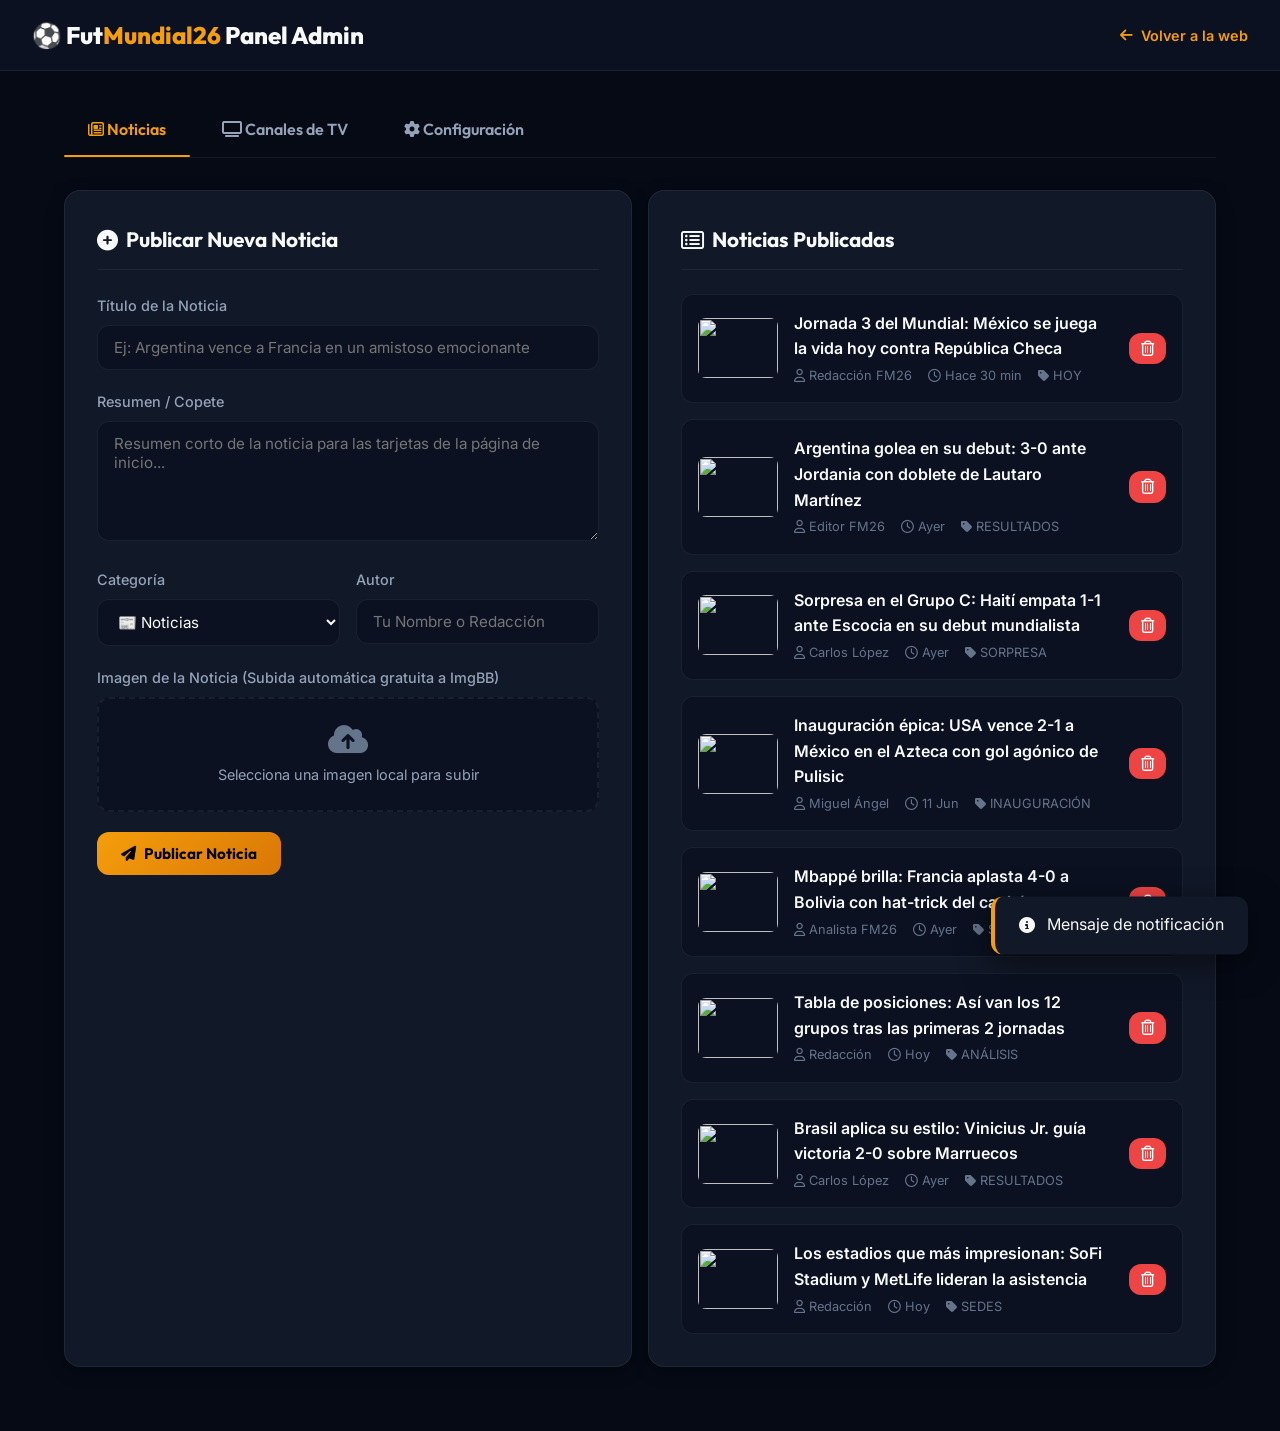
==== commit faa7688d: "Fix cache + noticias frescas + .htaccess anti-cache" ====
--- a/admin.html
+++ b/admin.html
@@ -8,7 +8,10 @@
   <link rel="preconnect" href="https://fonts.gstatic.com" crossorigin>
   <link href="https://fonts.googleapis.com/css2?family=Inter:wght@300;400;500;600;700;800;900&family=Outfit:wght@400;500;600;700;800;900&display=swap" rel="stylesheet">
   <link rel="stylesheet" href="https://cdnjs.cloudflare.com/ajax/libs/font-awesome/6.5.1/css/all.min.css">
-  <link rel="stylesheet" href="styles.css">
+  <meta http-equiv="Cache-Control" content="no-cache, no-store, must-revalidate">
+  <meta http-equiv="Pragma" content="no-cache">
+  <meta http-equiv="Expires" content="0">
+  <link rel="stylesheet" href="styles.css?v=5">
   <style>
     :root {
       --bg-primary: #050a15;
@@ -546,32 +549,16 @@
 
     // Default channels from GoPelotero and others
     const DEFAULT_CHANNELS = [
-      { name: "Directv Sports (DSports)", flag: "🇦🇷 ARG", url: "https://canalesdeportivos.net/directvsports.php", type: "iframe" },
-      { name: "DSports 2", flag: "🇦🇷 ARG", url: "https://canalesdeportivos.net/dsports2.php", type: "iframe" },
-      { name: "DSports Plus", flag: "🇦🇷 ARG", url: "https://canalesdeportivos.net/directvplushd.php", type: "iframe" },
-      { name: "ESPN HD", flag: "🇺🇸 USA", url: "https://canalesdeportivos.net/espnhd.php", type: "iframe" },
-      { name: "ESPN 2", flag: "🇺🇸 USA", url: "https://canalesdeportivos.net/espn2hd.php", type: "iframe" },
-      { name: "ESPN 3", flag: "🇺🇸 USA", url: "https://canalesdeportivos.net/espn3hd.php", type: "iframe" },
-      { name: "ESPN 4", flag: "🇺🇸 USA", url: "https://canalesdeportivos.net/espn4.php", type: "iframe" },
-      { name: "ESPN Premium", flag: "🇦🇷 ARG", url: "https://canalesdeportivos.net/espnpremium.php", type: "iframe" },
-      { name: "Fox Sports HD", flag: "🇦🇷 ARG", url: "https://canalesdeportivos.net/foxsportshd.php", type: "iframe" },
-      { name: "Fox Sports 2", flag: "🇦🇷 ARG", url: "https://canalesdeportivos.net/foxsports2.php", type: "iframe" },
-      { name: "Fox Sports 3", flag: "🇦🇷 ARG", url: "https://canalesdeportivos.net/foxsports3.php", type: "iframe" },
-      { name: "GolPerú", flag: "🇵🇪 PER", url: "https://canalesdeportivos.net/golperu.php", type: "iframe" },
-      { name: "GolTV", flag: "🇺🇾 URU", url: "https://canalesdeportivos.net/goltv.php", type: "iframe" },
-      { name: "Movistar Deportes", flag: "🇵🇪 PER", url: "https://canalesdeportivos.net/movistardeportes.php", type: "iframe" },
-      { name: "TyC Sports", flag: "🇦🇷 ARG", url: "https://canalesdeportivos.net/tycsports.php", type: "iframe" },
-      { name: "Chilevisión", flag: "🇨🇱 CHI", url: "https://canalesdeportivos.net/chilevision.php", type: "iframe" },
-      { name: "Win Sports", flag: "🇨🇴 COL", url: "https://canalesdeportivos.net/winsports.php", type: "iframe" },
-      { name: "Win Sports+", flag: "🇨🇴 COL", url: "https://canalesdeportivos.net/winmas.php", type: "iframe" },
-      { name: "TUDN", flag: "🇲🇽 MEX", url: "https://canalesdeportivos.net/tudn.php", type: "iframe" },
-      { name: "Canal 5", flag: "🇲🇽 MEX", url: "https://channel01.akamaized.net/hls/live/2038653/event01/index.m3u8", type: "hls" },
-      { name: "Azteca 7", flag: "🇲🇽 MEX", url: "https://mdstrm.com/live-stream-playlist/574463697b9817cf0886fc17.m3u8", type: "hls" },
-      { name: "Latina", flag: "🇵🇪 PE", url: "https://canalesdeportivos.net/latina.php", type: "iframe" },
-      { name: "Canal 26", flag: "🇦🇷 AR", url: "https://stream.bfrfrede.workers.dev/canal26", type: "hls" },
-      { name: "Ecuavisa", flag: "🇪🇨 EC", url: "https://signalecuavisa.pc.cdn.bitgravity.com/Ecuavisa/hd/playlist.m3u8", type: "hls" },
-      { name: "Mega", flag: "🇨🇱 CL", url: "https://mdstrm.com/live-stream-playlist/5c0e8b19e4c87a3d4376e3b1.m3u8", type: "hls" },
-      { name: "Canal 13", flag: "🇨🇱 CL", url: "https://origin2.dfrfrfr.workers.dev/c13", type: "hls" }
+      { name: "TyC Sports", flag: "🇦🇷 AR", url: "https://amg26268-amg26268c14-freelivesports-emea-10267.playouts.now.amagi.tv/ts-us-e2-n2/playlist/amg26268-sportsstudio-tycsports-freelivesportsemea/playlist.m3u8", type: "hls" },
+      { name: "ADN 40 (México)", flag: "🇲🇽 MX", url: "https://mdstrm.com/live-stream-playlist/60b578b060947317de7b57ac.m3u8", type: "hls" },
+      { name: "Azteca Internacional", flag: "🇲🇽 MX", url: "https://azt-mun.otteravision.com/azt/mun/mun.m3u8", type: "hls" },
+      { name: "Latina Televisión", flag: "🇵🇪 PE", url: "https://redirector.rudo.video/hls-video/567ffde3fa319fadf3419efda25619456231dfea/latina/latina.smil/playlist.m3u8", type: "hls" },
+      { name: "Ecuavisa (Quito)", flag: "🇪🇨 EC", url: "https://redirector.dps.live/hls-video/c54ac2799874375c81c1672abb700870537c5223/ecuavisa/ecuavisa.smil/playlist.m3u8", type: "hls" },
+      { name: "Ecuavisa (Guayaquil)", flag: "🇪🇨 EC", url: "https://dai.google.com/linear/hls/event/GyPkTVDZSXGhpOvxPK7m2g/master.m3u8", type: "hls" },
+      { name: "13C (Chile)", flag: "🇨🇱 CL", url: "https://origin.dpsgo.com/ssai/event/GI-9cp_bT8KcerLpZwkuhw/master.m3u8", type: "hls" },
+      { name: "Canal 26", flag: "🇦🇷 AR", url: "https://stream-gtlc.telecentro.net.ar/hls/canal26hls/main.m3u8", type: "hls" },
+      { name: "TeleSUR", flag: "🇻🇪 VE", url: "https://mblesmain01.telesur.ultrabase.net/mbliveMain/hd/chunklist.m3u8", type: "hls" },
+      { name: "DW Español", flag: "🇩🇪 DE", url: "https://dwamdstream104.akamaized.net/hls/live/2015530/dwstream104/index.m3u8", type: "hls" }
     ];
 
     // State
--- a/styles.css
+++ b/styles.css
@@ -1304,18 +1304,24 @@
    RESPONSIVE — Mobile Nav (max 900px)
    ============================================ */
 @media (max-width: 900px) {
+  .navbar {
+    backdrop-filter: none !important;
+    -webkit-backdrop-filter: none !important;
+    background: var(--bg-primary) !important;
+  }
+
   .nav-links {
     display: none;
     position: fixed;
     top: var(--nav-height);
     left: 0;
     right: 0;
-    bottom: 0;
+    height: calc(100vh - var(--nav-height));
     background: var(--bg-primary);
     flex-direction: column;
     padding: var(--space-xl);
     gap: var(--space-sm);
-    z-index: 999;
+    z-index: 9999;
     overflow-y: auto;
   }
 
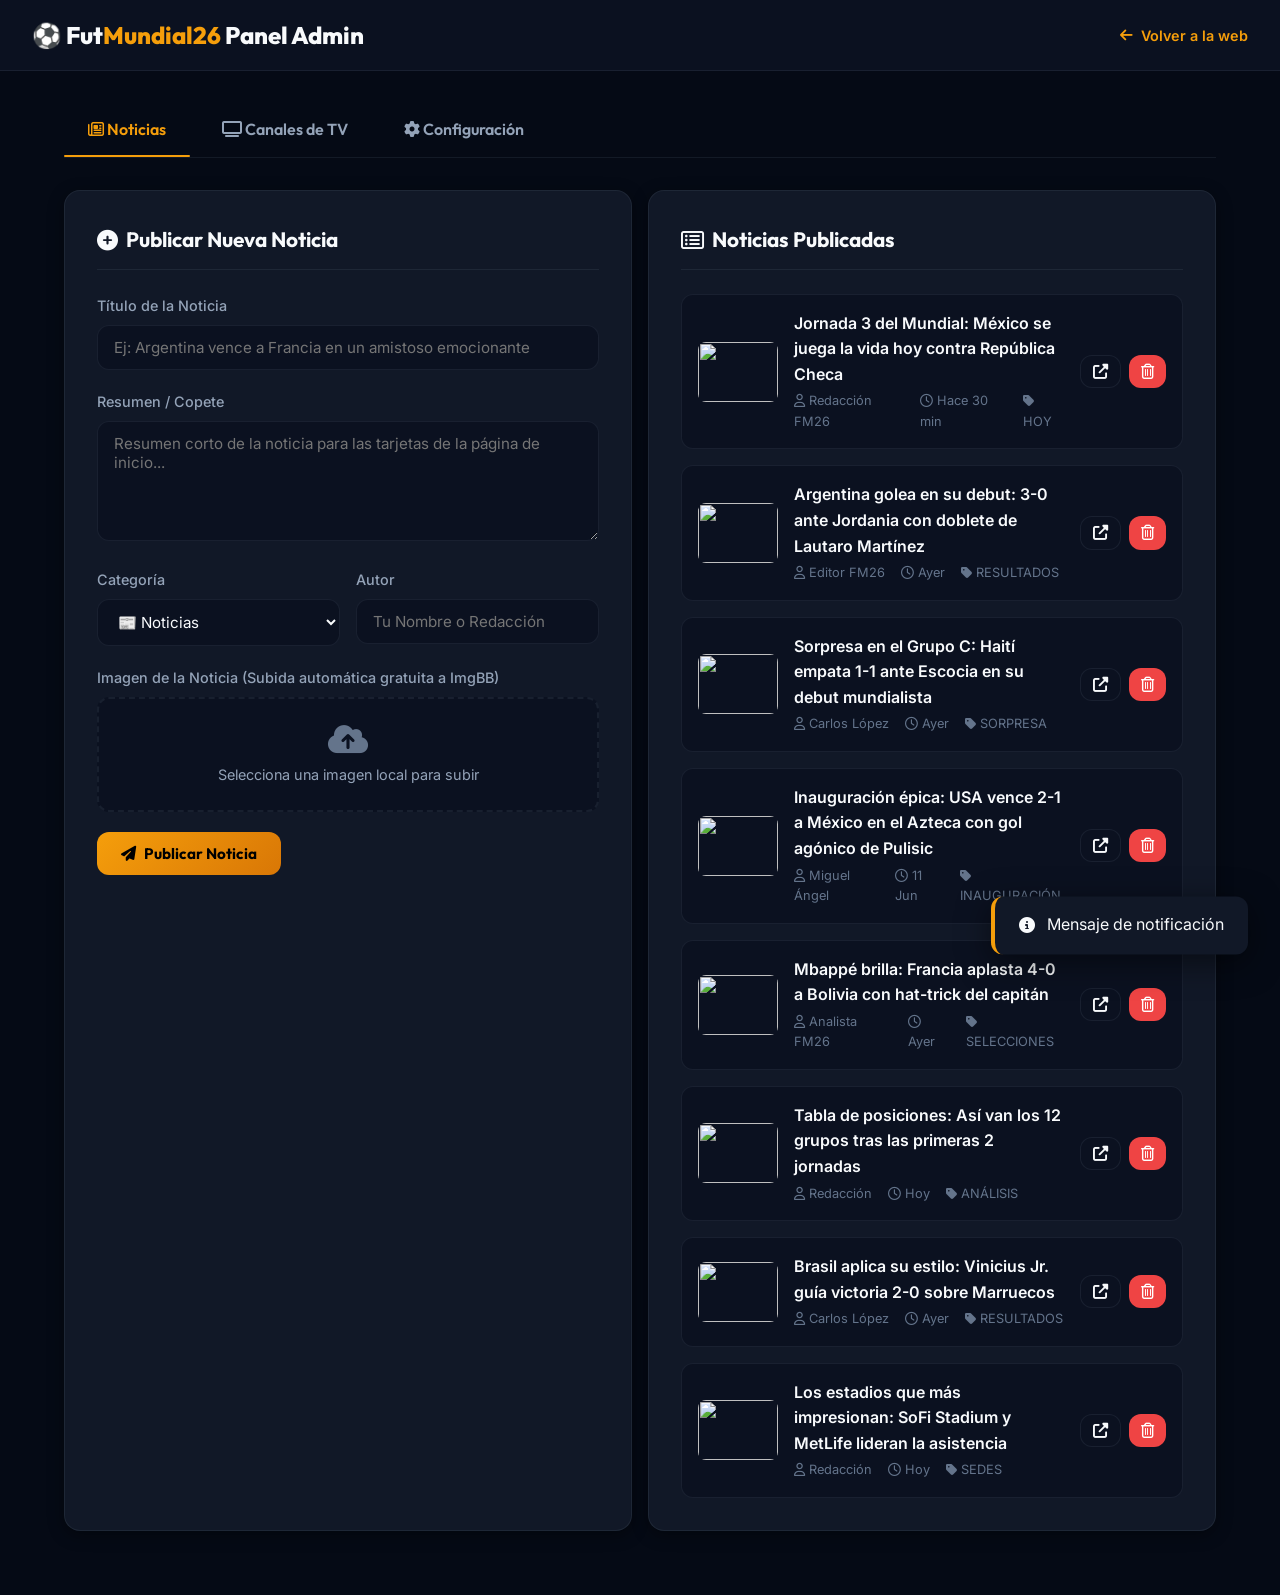
==== commit dda5d656: "Admin: guardar noticias en servidor via PHP API" ====
--- a/admin.html
+++ b/admin.html
@@ -679,20 +679,19 @@
       });
     }
 
-    // --- News Articles Management ---
+    // --- News Articles Management (Server API) ---
     async function loadNews() {
-      const storedArticles = localStorage.getItem('fm26_articles');
-      if (storedArticles) {
-        articles = JSON.parse(storedArticles);
+      try {
+        const res = await fetch('api/articles.php?t=' + Date.now());
+        articles = await res.json();
         renderNewsList();
-      } else {
-        // Fallback to default articles.json
+      } catch (e) {
+        // Fallback to direct JSON
         try {
-          const res = await fetch('data/articles.json');
+          const res = await fetch('data/articles.json?t=' + Date.now());
           articles = await res.json();
-          localStorage.setItem('fm26_articles', JSON.stringify(articles));
           renderNewsList();
-        } catch (e) {
+        } catch (e2) {
           articles = [];
           renderNewsList();
         }
@@ -718,13 +717,14 @@
             </div>
           </div>
           <div class="list-item-actions">
+            <a href="noticia.html?id=${art.id}" target="_blank" class="btn-admin btn-secondary" style="padding: 0.5rem 0.75rem;" title="Ver noticia"><i class="fas fa-external-link-alt"></i></a>
             <button onclick="deleteNews(${art.id})" class="btn-admin btn-danger" style="padding: 0.5rem 0.75rem;"><i class="far fa-trash-alt"></i></button>
           </div>
         </div>
       `).join('');
     }
 
-    function handleNewsSubmit(e) {
+    async function handleNewsSubmit(e) {
       e.preventDefault();
 
       const title = document.getElementById('news-title').value;
@@ -740,6 +740,10 @@
         showToast('Debes seleccionar y subir una imagen primero!', 'error');
         return;
       }
+
+      const submitBtn = document.getElementById('news-submit-btn');
+      submitBtn.disabled = true;
+      submitBtn.innerHTML = '<i class="fas fa-spinner fa-spin"></i> Publicando...';
 
       const newArticle = {
         id: Date.now(),
@@ -756,25 +760,56 @@
         featured: false
       };
 
-      articles.unshift(newArticle);
-      localStorage.setItem('fm26_articles', JSON.stringify(articles));
-
-      showToast('Noticia publicada con éxito!', 'success');
-      renderNewsList();
+      try {
+        const res = await fetch('api/articles.php', {
+          method: 'POST',
+          headers: { 'Content-Type': 'application/json' },
+          body: JSON.stringify(newArticle)
+        });
+        const data = await res.json();
+
+        if (data.success) {
+          showToast('✅ Noticia publicada en el servidor! Todos la pueden ver.', 'success');
+          await loadNews(); // Reload from server
+        } else {
+          throw new Error(data.error || 'Error desconocido');
+        }
+      } catch (err) {
+        console.error('Error saving to server:', err);
+        // Fallback: save locally
+        articles.unshift(newArticle);
+        showToast('⚠️ Guardado localmente (el servidor no respondió)', 'error');
+        renderNewsList();
+      }
 
       // Reset form
+      submitBtn.disabled = false;
+      submitBtn.innerHTML = '<i class="fas fa-paper-plane"></i> Publicar Noticia';
       document.getElementById('news-form').reset();
       document.getElementById('image-preview').style.display = 'none';
       document.getElementById('upload-status').style.display = 'none';
       document.getElementById('news-image-url').value = '';
     }
 
-    function deleteNews(id) {
+    async function deleteNews(id) {
       if (!confirm('¿Estás seguro de que deseas eliminar esta noticia?')) return;
-      articles = articles.filter(art => art.id !== id);
-      localStorage.setItem('fm26_articles', JSON.stringify(articles));
-      showToast('Noticia eliminada', 'success');
-      renderNewsList();
+
+      try {
+        const res = await fetch(`api/articles.php?id=${id}`, { method: 'DELETE' });
+        const data = await res.json();
+
+        if (data.success) {
+          showToast('Noticia eliminada del servidor', 'success');
+          await loadNews(); // Reload from server
+        } else {
+          throw new Error(data.error);
+        }
+      } catch (err) {
+        // Fallback local
+        articles = articles.filter(art => art.id !== id);
+        showToast('Eliminada localmente', 'success');
+        renderNewsList();
+      }
     }
 
     // --- TV Channels Management ---
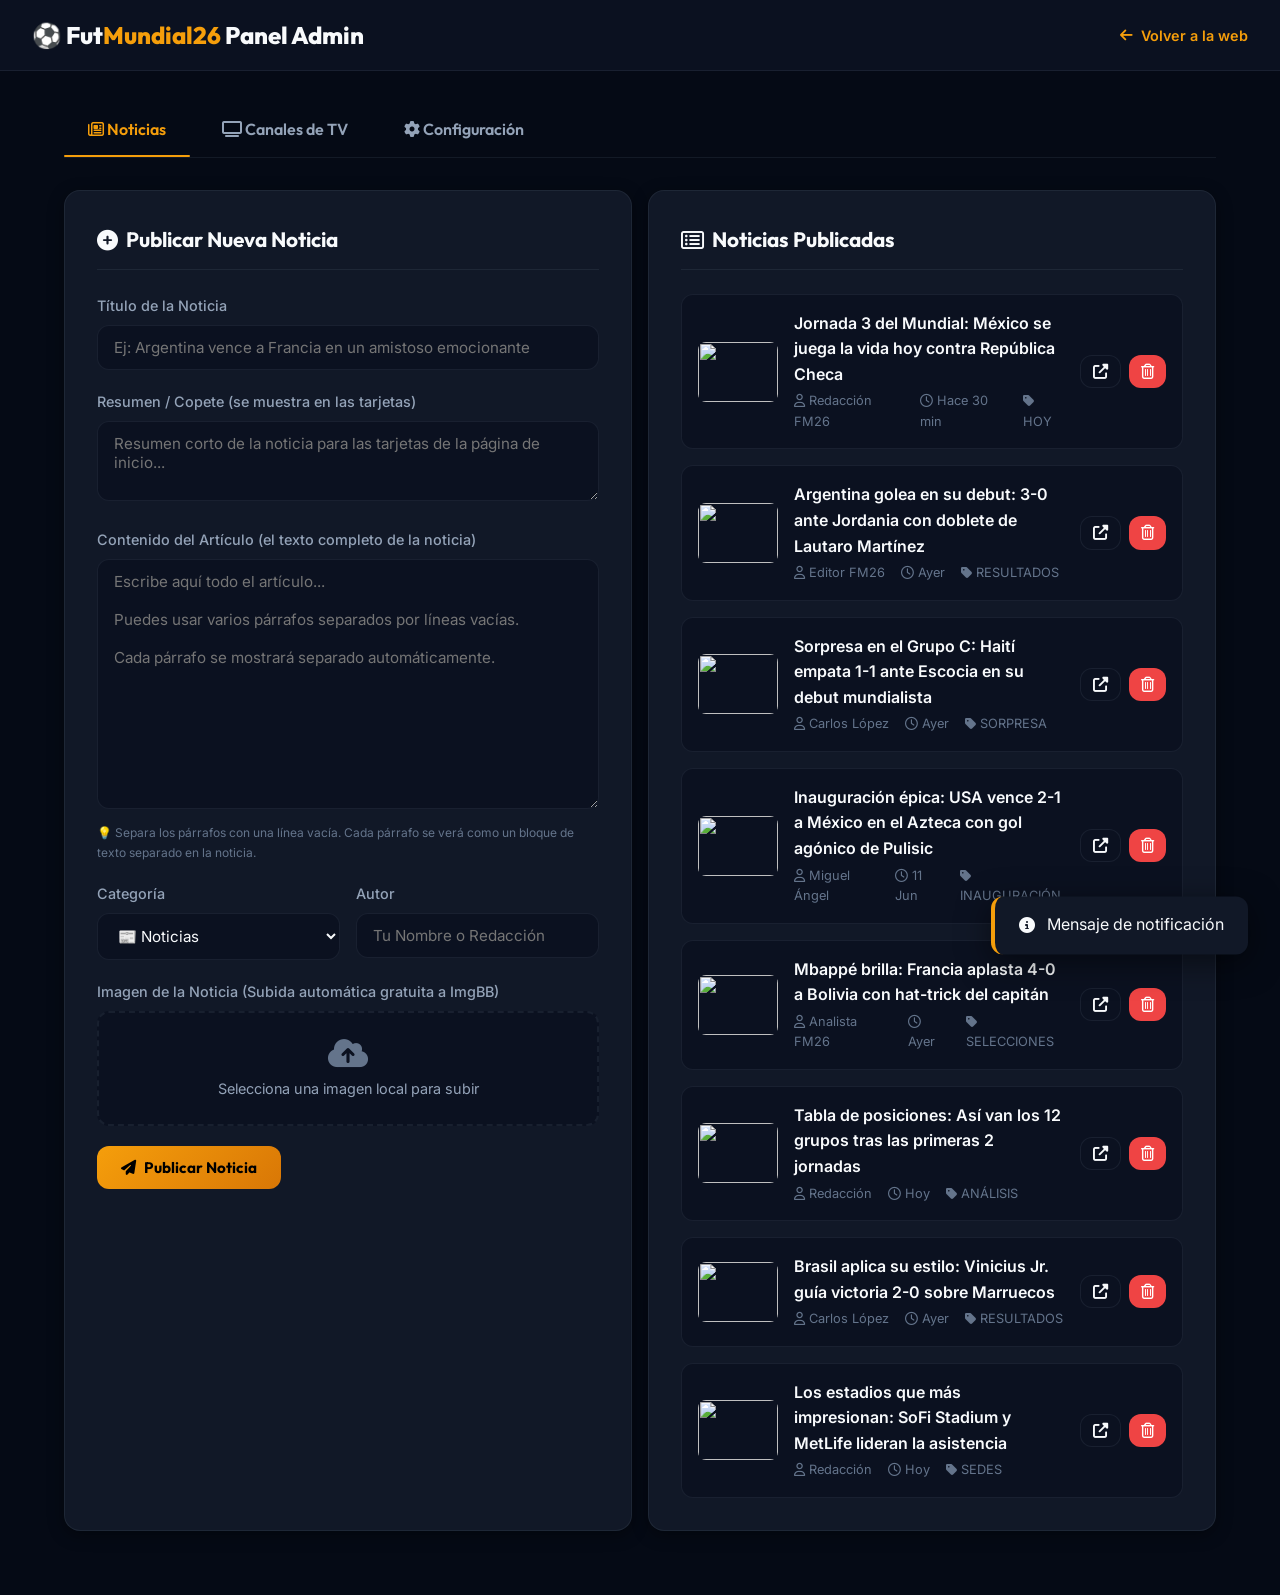
==== commit 1e8639c9: "Admin: campo de articulo completo + API body field" ====
--- a/admin.html
+++ b/admin.html
@@ -402,11 +402,17 @@
             </div>
 
             <div class="form-group">
-              <label for="news-excerpt">Resumen / Copete</label>
-              <textarea id="news-excerpt" class="form-control" required placeholder="Resumen corto de la noticia para las tarjetas de la página de inicio..."></textarea>
+              <label for="news-excerpt">Resumen / Copete (se muestra en las tarjetas)</label>
+              <textarea id="news-excerpt" class="form-control" required placeholder="Resumen corto de la noticia para las tarjetas de la página de inicio..." style="min-height: 80px;"></textarea>
             </div>
 
-            <div class="form-row">
+            <div class="form-group">
+              <label for="news-body">Contenido del Artículo (el texto completo de la noticia)</label>
+              <textarea id="news-body" class="form-control" required placeholder="Escribe aquí todo el artículo...&#10;&#10;Puedes usar varios párrafos separados por líneas vacías.&#10;&#10;Cada párrafo se mostrará separado automáticamente." style="min-height: 250px;"></textarea>
+              <p style="color: var(--text-muted); font-size: 0.75rem; margin-top: 0.4rem;">
+                💡 Separa los párrafos con una línea vacía. Cada párrafo se verá como un bloque de texto separado en la noticia.
+              </p>
+            </div>            <div class="form-row">
               <div class="form-group">
                 <label for="news-category">Categoría</label>
                 <select id="news-category" class="form-control" required>
@@ -735,6 +741,7 @@
       const categoryIcon = categorySelect.options[categorySelect.selectedIndex].text.split(' ')[0];
       const author = document.getElementById('news-author').value;
       const imageUrl = document.getElementById('news-image-url').value;
+      const body = document.getElementById('news-body').value;
 
       if (!imageUrl) {
         showToast('Debes seleccionar y subir una imagen primero!', 'error');
@@ -749,6 +756,7 @@
         id: Date.now(),
         title,
         excerpt,
+        body,
         image: imageUrl,
         category,
         categoryIcon,
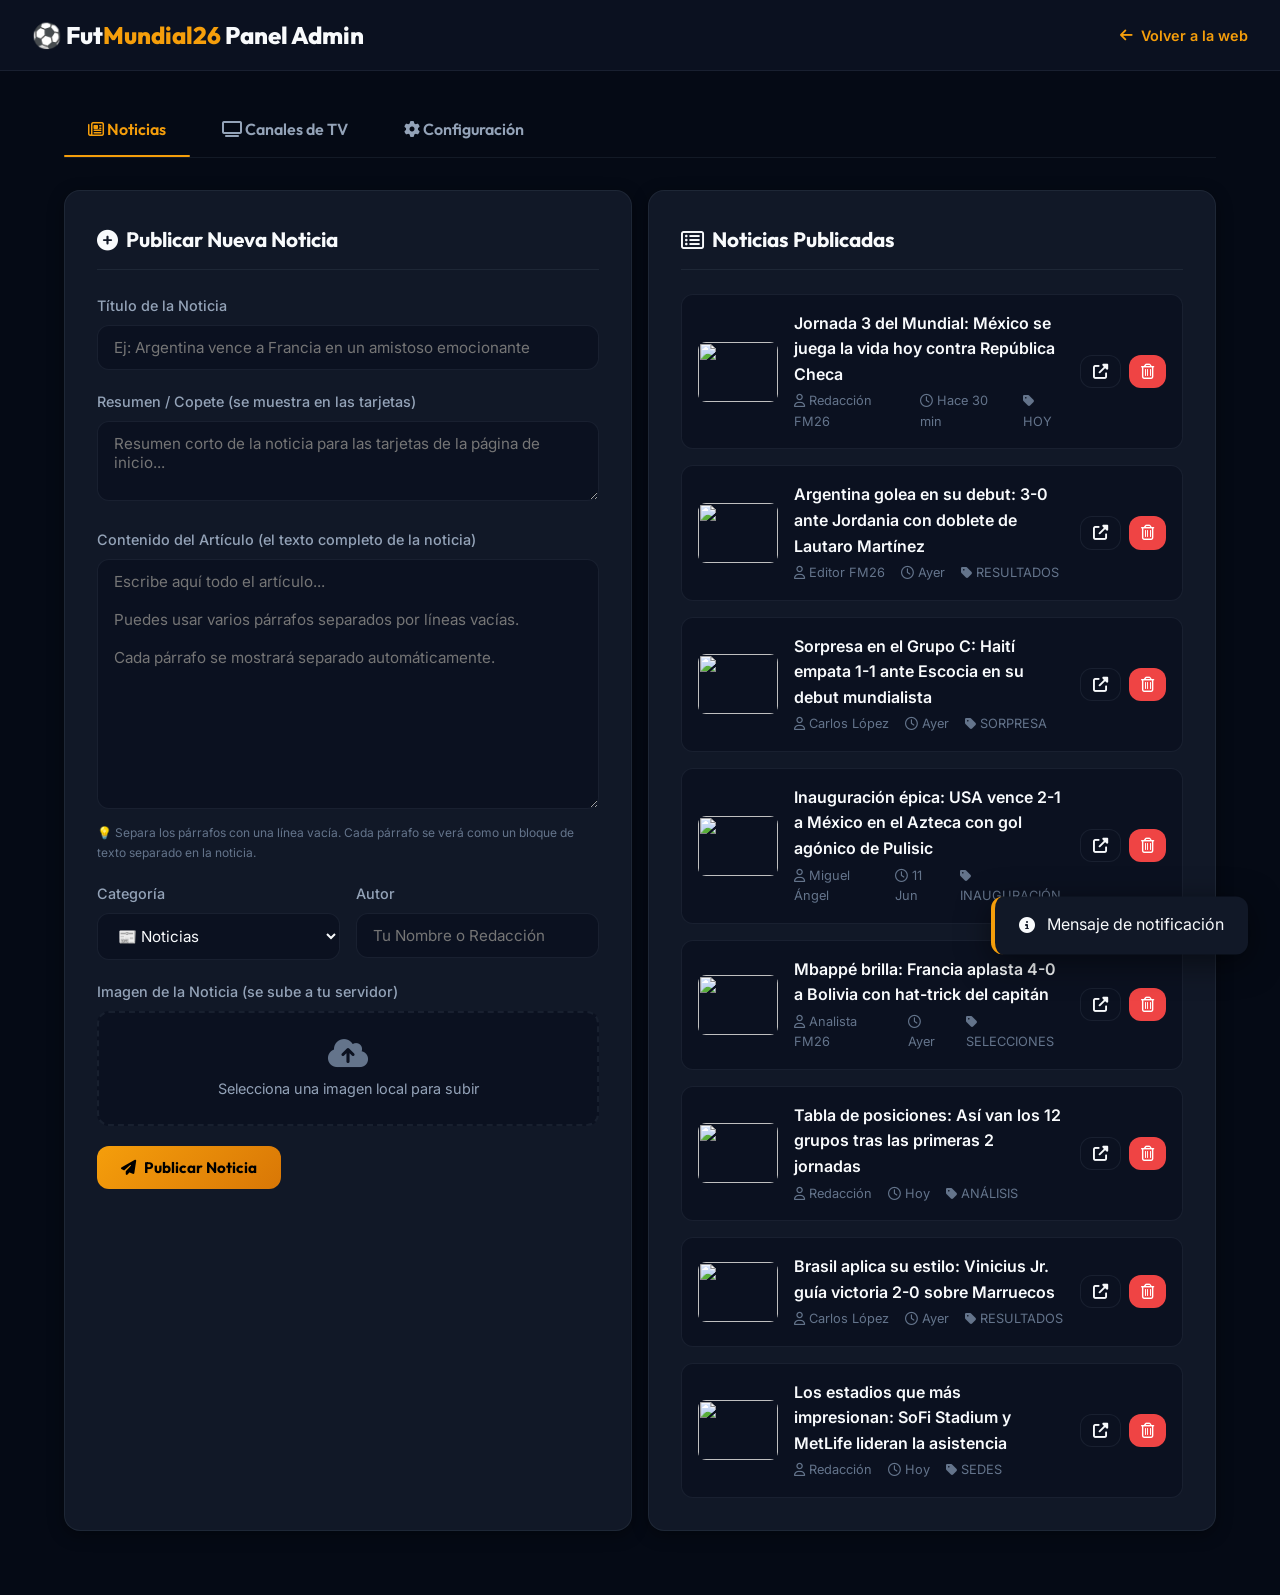
==== commit a5419967: "Upload imagenes directo al servidor - sin ImgBB" ====
--- a/admin.html
+++ b/admin.html
@@ -430,7 +430,7 @@
             </div>
 
             <div class="form-group">
-              <label>Imagen de la Noticia (Subida automática gratuita a ImgBB)</label>
+              <label>Imagen de la Noticia (se sube a tu servidor)</label>
               <div class="image-upload-wrapper">
                 <i class="fas fa-cloud-upload-alt upload-icon"></i>
                 <div class="upload-text">Selecciona una imagen local para subir</div>
@@ -634,7 +634,7 @@
       }, 3000);
     }
 
-    // --- Image Upload (ImgBB) ---
+    // --- Image Upload (Direct to Server) ---
     function setupImageUpload() {
       const fileInput = document.getElementById('news-image-file');
       const statusText = document.getElementById('upload-status');
@@ -646,39 +646,53 @@
         const file = e.target.files[0];
         if (!file) return;
 
+        // Validate size (5MB max)
+        if (file.size > 5 * 1024 * 1024) {
+          statusText.style.display = 'block';
+          statusText.style.color = 'var(--red)';
+          statusText.innerHTML = '❌ La imagen es muy grande. Máximo 5MB.';
+          return;
+        }
+
         // Show loading
         statusText.style.display = 'block';
         statusText.style.color = 'var(--gold)';
-        statusText.innerHTML = '<i class="fas fa-spinner fa-spin"></i> Subiendo imagen a ImgBB de forma segura...';
+        statusText.innerHTML = '<i class="fas fa-spinner fa-spin"></i> Subiendo imagen al servidor...';
         submitBtn.disabled = true;
 
-        const apiKey = localStorage.getItem('fm26_imgbb_key') || DEFAULT_IMGBB_KEY;
+        // Show local preview immediately
+        const reader = new FileReader();
+        reader.onload = (ev) => {
+          previewImg.src = ev.target.result;
+          previewImg.style.display = 'block';
+        };
+        reader.readAsDataURL(file);
+
+        // Upload to server
         const formData = new FormData();
         formData.append('image', file);
 
         try {
-          const res = await fetch(`https://api.imgbb.com/1/upload?key=${apiKey}`, {
+          const res = await fetch('api/upload.php', {
             method: 'POST',
             body: formData
           });
           const data = await res.json();
 
           if (data.success) {
-            const url = data.data.url;
-            urlInput.value = url;
-            previewImg.src = url;
-            previewImg.style.display = 'block';
+            urlInput.value = data.data.url;
+            previewImg.src = data.data.url;
             statusText.style.color = 'var(--green)';
-            statusText.innerHTML = '✅ Imagen subida con éxito y enlazada!';
-            showToast('Imagen subida con éxito!', 'success');
+            statusText.innerHTML = '✅ Imagen subida al servidor con éxito!';
+            showToast('Imagen subida!', 'success');
           } else {
-            throw new Error(data.error?.message || 'Error desconocido al subir a ImgBB');
+            throw new Error(data.error || 'Error desconocido');
           }
         } catch (err) {
           console.error(err);
           statusText.style.color = 'var(--red)';
-          statusText.innerHTML = `❌ Error: ${err.message}. Asegúrate de tener conexión y una API Key válida.`;
-          showToast('Error al subir la imagen', 'error');
+          statusText.innerHTML = `❌ Error: ${err.message}`;
+          showToast('Error al subir imagen', 'error');
         } finally {
           submitBtn.disabled = false;
         }
